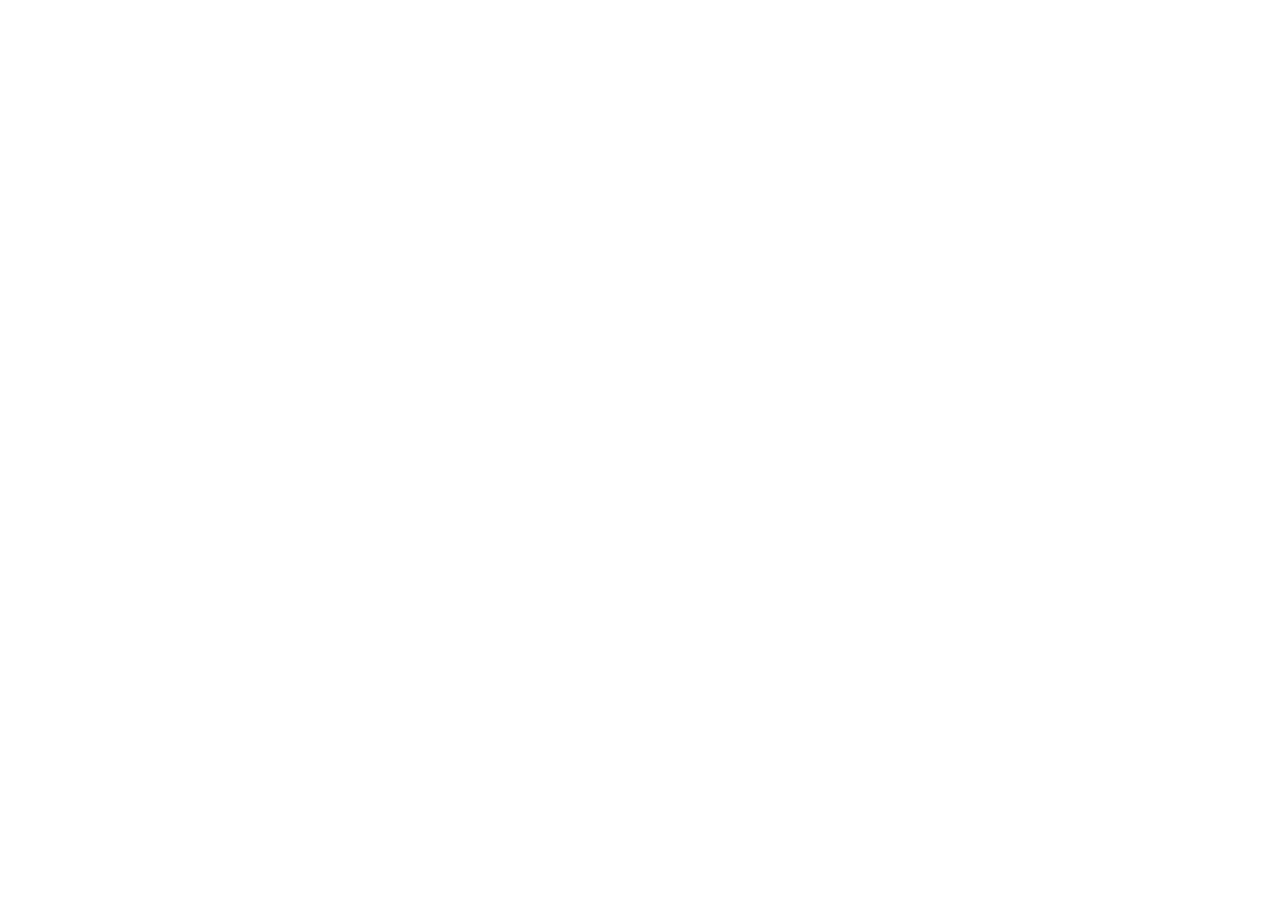
==== index.html @ f1ec5363 "Add files via upload" ====
<!DOCTYPE html>
<html lang="ar" dir="rtl"><head><meta charset="utf-8"><meta name="viewport" content="width=device-width,initial-scale=1,viewport-fit=cover"><title>بيك جكن | قائمة الطعام</title>
<link href="https://fonts.googleapis.com/css2?family=Lalezar&family=Cairo:wght@400;600;800&display=swap" rel="stylesheet"><link rel="stylesheet" href="css/style.css"></head>
<body><script src="https://cdnjs.cloudflare.com/ajax/libs/three.js/r128/three.min.js"></script>
<script src="js/logo.js"></script><script src="js/template.js"></script><script src="js/data.js"></script><script src="js/app.js"></script></body></html>
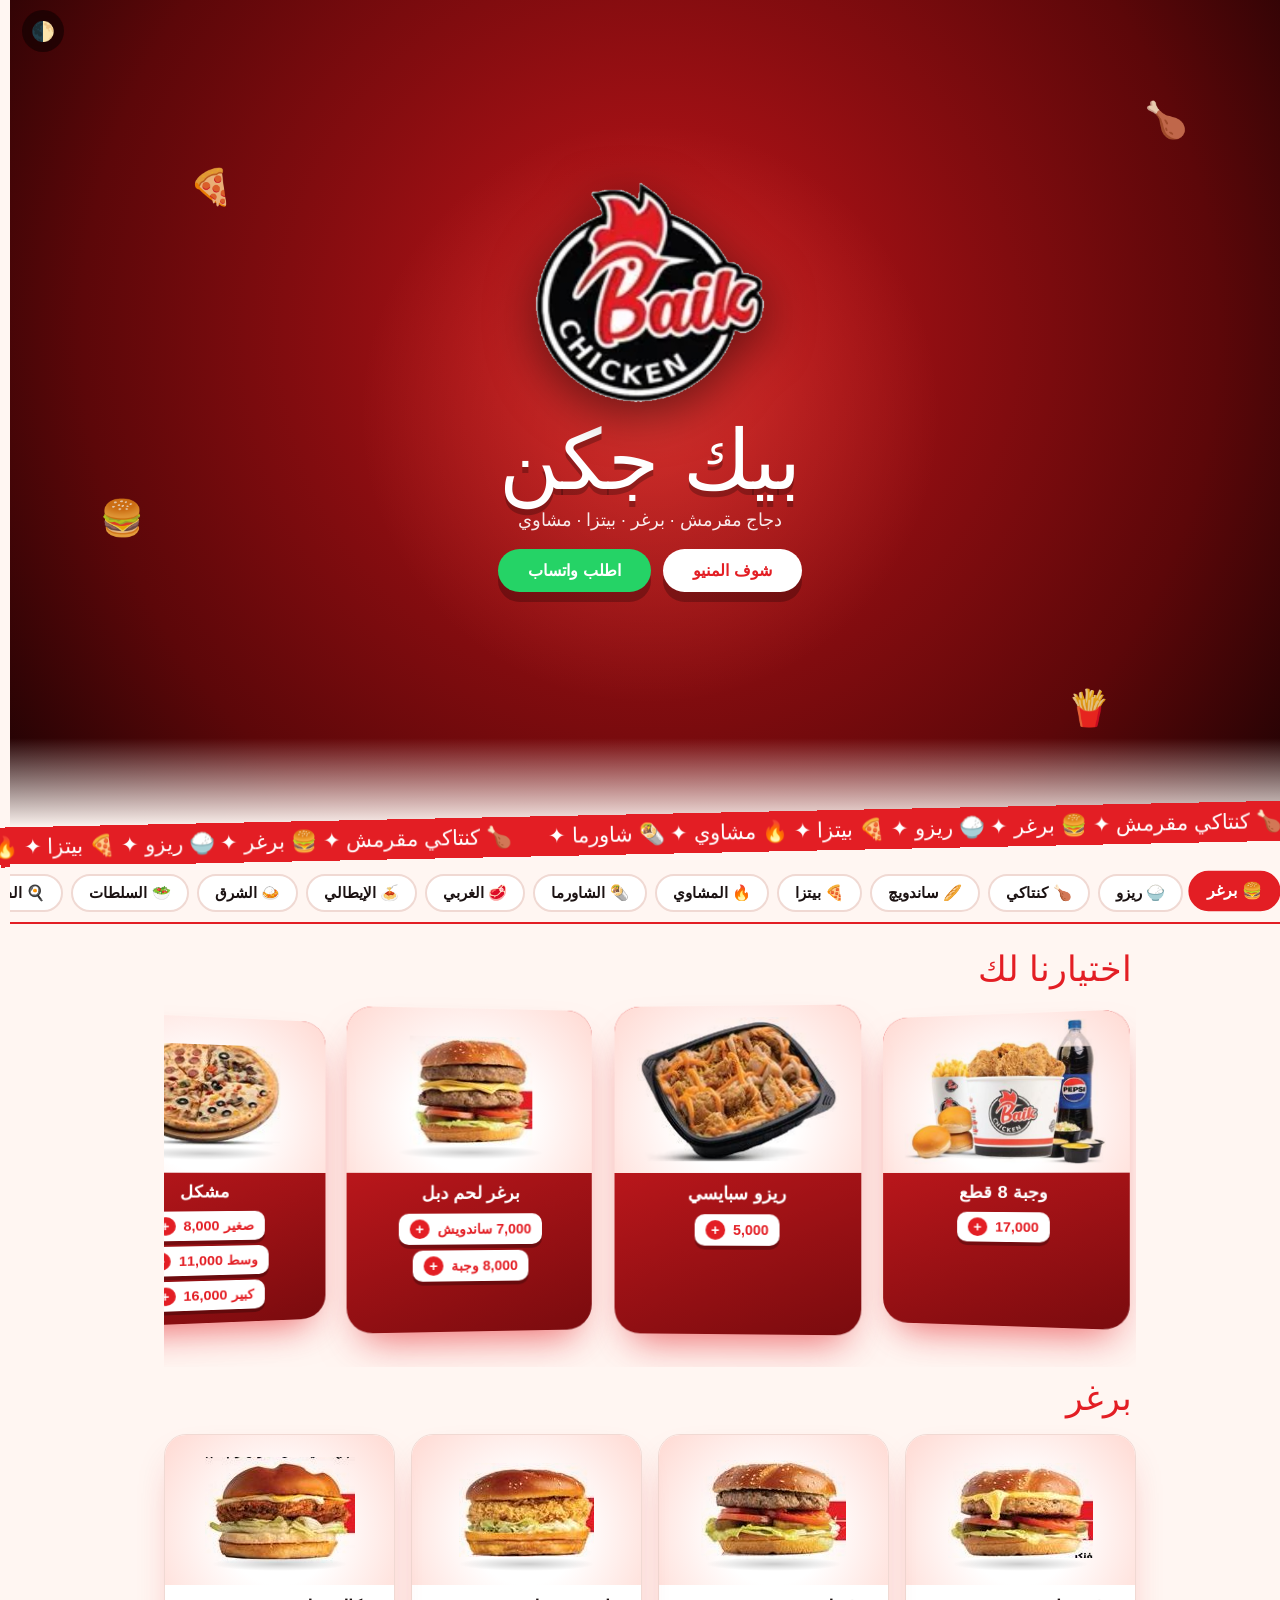
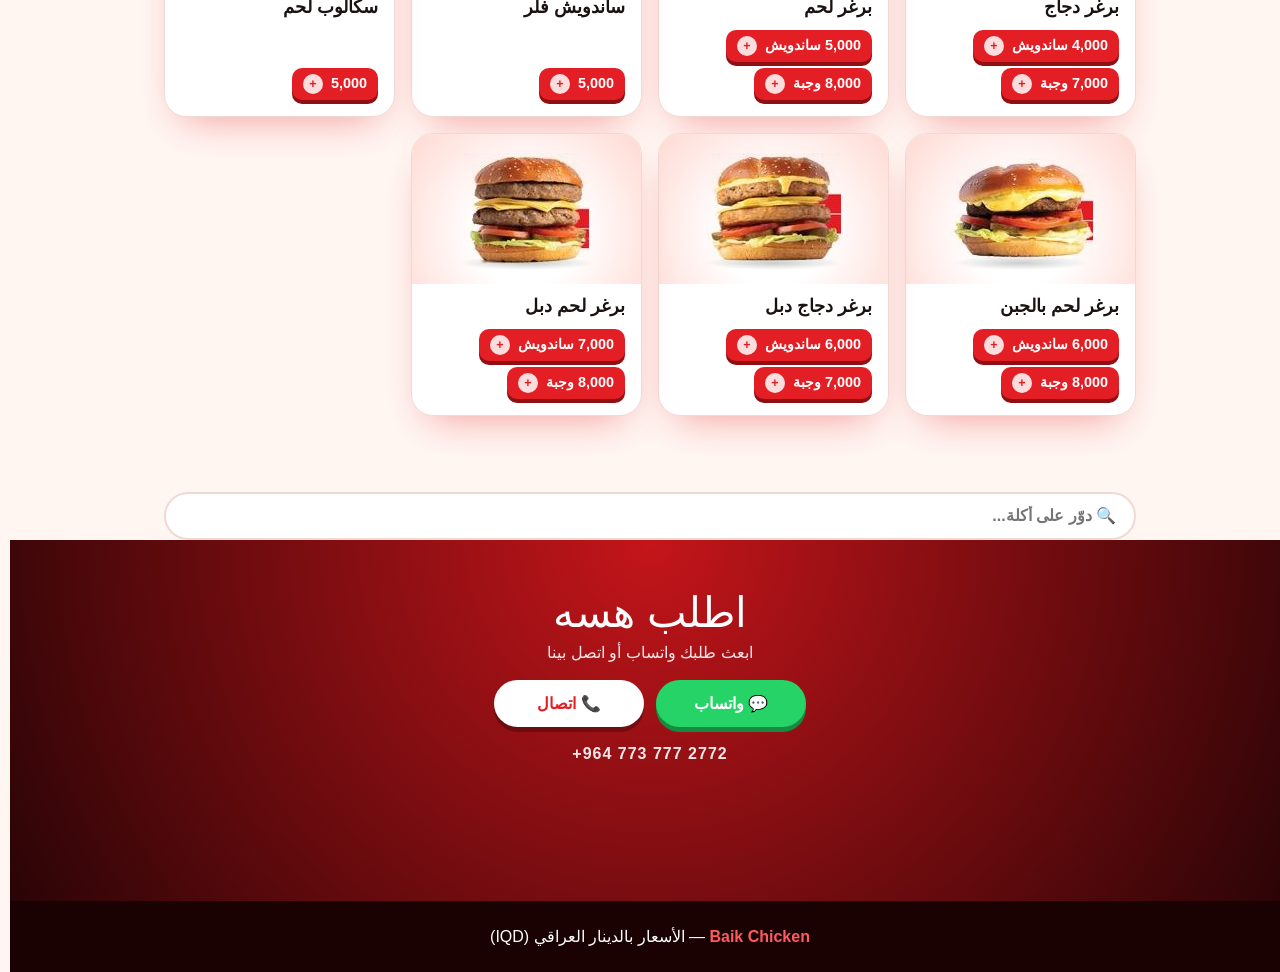
==== commit e48d70fa: "Add files via upload" ====
--- a/index.html
+++ b/index.html
@@ -1,5 +1,4 @@
 <!DOCTYPE html>
 <html lang="ar" dir="rtl"><head><meta charset="utf-8"><meta name="viewport" content="width=device-width,initial-scale=1,viewport-fit=cover"><title>بيك جكن | قائمة الطعام</title>
-<link href="https://fonts.googleapis.com/css2?family=Lalezar&family=Cairo:wght@400;600;800&display=swap" rel="stylesheet"><link rel="stylesheet" href="css/style.css"></head>
-<body><script src="https://cdnjs.cloudflare.com/ajax/libs/three.js/r128/three.min.js"></script>
-<script src="js/logo.js"></script><script src="js/template.js"></script><script src="js/data.js"></script><script src="js/app.js"></script></body></html>
+<link href="https://fonts.googleapis.com/css2?family=IBM+Plex+Sans+Arabic:wght@400;500;600;700&display=swap" rel="stylesheet"><link rel="stylesheet" href="css/style.css"></head>
+<body><script src="js/logo.js"></script><script src="js/template.js"></script><script src="js/data.js"></script><script src="js/app.js"></script></body></html>
--- a/css/style.css
+++ b/css/style.css
@@ -0,0 +1,98 @@
+:root{--bg:#fff6f2;--card:#fff;--tx:#1b1212;--mut:#7a6663;--red:#e31e24;--line:#f0d9d3;--sh:0 18px 40px -18px rgba(227,30,36,.45);box-sizing:border-box;padding-top:env(safe-area-inset-top,0px);padding-bottom:env(safe-area-inset-bottom,0px)}
+@media (prefers-color-scheme:dark){:root:not([data-theme="light"]){--bg:#0f0a0a;--card:#1b1313;--tx:#fbefec;--mut:#b49d99;--line:#322222;--sh:0 18px 40px -18px rgba(0,0,0,.9)}}
+:root[data-theme="dark"]{--bg:#0f0a0a;--card:#1b1313;--tx:#fbefec;--mut:#b49d99;--line:#322222;--sh:0 18px 40px -18px rgba(0,0,0,.9)}
+*{box-sizing:border-box;margin:0}
+html{scroll-behavior:smooth;scroll-padding-top:calc(env(safe-area-inset-top,0px) + 70px)}
+body{background:var(--bg);color:var(--tx);font-family:Cairo,Tahoma,sans-serif;overflow-x:hidden}
+.hero{position:relative;min-height:92vh;background:radial-gradient(circle at 50% 40%,#c4151a,#5c0709 70%,#1a0203);color:#fff;display:grid;place-items:center;text-align:center;overflow:hidden;padding:24px}
+#gl{position:absolute;inset:0;width:100%;height:100%}
+.hero .in{position:relative;z-index:2;pointer-events:none;margin-top:-6vh}
+.logo{width:min(52vw,230px);filter:drop-shadow(0 12px 24px rgba(0,0,0,.5));animation:pop 1.2s cubic-bezier(.2,1.4,.4,1) both}
+@keyframes pop{from{transform:scale(.2) rotate(-25deg);opacity:0}}
+h1{font-family:Lalezar,Cairo,sans-serif;font-weight:400;font-size:clamp(2.6rem,9vw,5.2rem);line-height:1.05;margin-top:10px;text-shadow:0 6px 0 rgba(0,0,0,.25)}
+.hero p{opacity:.9;font-size:1.1rem;margin-top:6px}
+.go{pointer-events:auto;display:inline-block;margin-top:18px;background:#fff;color:var(--red);font-weight:800;padding:12px 30px;border-radius:50px;text-decoration:none;box-shadow:0 10px 0 rgba(0,0,0,.25);transition:transform .15s,box-shadow .15s}
+.go:active{transform:translateY(6px);box-shadow:0 4px 0 rgba(0,0,0,.25)}
+.fl{position:absolute;font-size:2.2rem;z-index:1;animation:fl 7s ease-in-out infinite;opacity:.85}
+@keyframes fl{50%{transform:translateY(-26px) rotate(18deg)}}
+nav{position:sticky;top:env(safe-area-inset-top,0px);z-index:20;background:var(--bg);border-bottom:2px solid var(--red);display:flex;gap:8px;overflow-x:auto;padding:10px 12px;scrollbar-width:none}
+nav::-webkit-scrollbar{display:none}
+nav button{flex:none;font:700 .95rem Cairo,sans-serif;border:2px solid var(--line);background:var(--card);color:var(--tx);padding:8px 16px;border-radius:40px;cursor:pointer;transition:.25s}
+nav button.on{background:var(--red);border-color:var(--red);color:#fff;transform:translateY(-2px) scale(1.06)}
+main{max-width:1000px;margin:0 auto;padding:24px 14px 60px}
+.sec{display:none}.sec.on{display:block}
+.sec h2{font-family:Lalezar,Cairo,sans-serif;font-weight:400;font-size:2.2rem;color:var(--red);margin:6px 4px 4px}
+.note{color:var(--mut);margin:0 4px 16px;font-size:.92rem}
+.grid{display:grid;grid-template-columns:repeat(auto-fill,minmax(230px,1fr));gap:16px;perspective:900px}
+.c{background:var(--card);border:1px solid var(--line);border-radius:18px;padding:16px;display:flex;flex-direction:column;gap:12px;box-shadow:var(--sh);transform-style:preserve-3d;transition:transform .2s ease-out;position:relative;overflow:hidden}
+.c::before{content:"";position:absolute;inset-inline-start:0;top:0;bottom:0;width:5px;background:var(--red)}
+.c .ic{font-size:2.3rem;transform:translateZ(40px);display:inline-block}
+.c b{font-size:1.05rem;transform:translateZ(24px)}
+.c .p{margin-top:auto;display:flex;flex-wrap:wrap;gap:6px;transform:translateZ(30px)}
+.c .p span{background:var(--red);color:#fff;font-weight:800;border-radius:8px;padding:3px 10px;font-size:.92rem}
+.c .p i{font-style:normal;font-size:.78rem;opacity:.85;margin-inline-start:4px}
+.c small{color:var(--mut);transform:translateZ(14px)}
+.rv{opacity:0;transform:translateY(30px) rotateX(-18deg)}
+.rv.in{animation:rv .6s cubic-bezier(.2,.9,.3,1) forwards}
+@keyframes rv{to{opacity:1;transform:none}}
+footer{background:#1a0203;color:#fff;text-align:center;padding:26px 14px}
+footer b{color:#ff5a5f}
+@media (prefers-reduced-motion:reduce){*{animation:none!important;transition:none!important}.rv{opacity:1;transform:none}}
+
+.im{height:150px;margin:-16px -16px 0;background:radial-gradient(circle at 50% 65%,#fff 35%,#ffd9d2);display:grid;place-items:center;overflow:hidden;position:relative}
+.im::after{content:"";position:absolute;bottom:14px;width:60%;height:14px;background:radial-gradient(#0003,transparent 70%);transition:.4s}
+.im img{max-height:136px;max-width:90%;object-fit:contain;mix-blend-mode:multiply;position:relative;z-index:1;transition:transform .45s cubic-bezier(.2,1.5,.4,1)}
+.c:hover .im img{transform:scale(1.18) rotate(-4deg) translateY(-6px)}
+.c:hover .im::after{width:45%;opacity:.6}
+.im.np{height:96px;background:linear-gradient(135deg,#e31e24,#6d090c);}
+.im.np .ic{font-size:3rem;transform:none;filter:drop-shadow(0 6px 6px #0006)}
+.c{border-radius:22px}.c::before{display:none}
+.c b{font-size:1.1rem;font-weight:800}
+.hero::after{content:"";position:absolute;inset:auto 0 0 0;height:90px;background:linear-gradient(transparent,var(--bg));z-index:1}
+.hero::before{content:"";position:absolute;width:70vmin;height:70vmin;border-radius:50%;background:radial-gradient(#ff5a4a66,transparent 65%);animation:pulse 4s ease-in-out infinite}
+@keyframes pulse{50%{transform:scale(1.2)}}
+.tick{background:var(--red);color:#fff;overflow:hidden;white-space:nowrap;font-family:Lalezar,Cairo,sans-serif;font-size:1.3rem;padding:8px 0;transform:rotate(-1.2deg);margin:-14px -10px 10px;position:relative;z-index:5}
+.tick div{display:flex;width:max-content;animation:mq 24s linear infinite}
+@keyframes mq{to{transform:translateX(50%)}}
+.tick span{padding:0 18px}
+
+.sr{max-width:1000px;margin:16px auto 0;padding:0 14px}
+.sr input{width:100%;font:600 1rem Cairo,sans-serif;padding:13px 18px;border-radius:50px;border:2px solid var(--line);background:var(--card);color:var(--tx);outline:none;transition:.25s}
+.sr input:focus{border-color:var(--red);box-shadow:0 0 0 4px #e31e2426}
+.chip{font:800 .9rem Cairo,sans-serif;border:0;background:var(--red);color:#fff;border-radius:10px;padding:6px 11px;cursor:pointer;box-shadow:0 4px 0 #8f0f13;transition:transform .12s,box-shadow .12s}
+.chip i{font-style:normal;background:#fff;color:var(--red);border-radius:50%;display:inline-grid;place-items:center;width:20px;height:20px;margin-inline-start:4px}
+.chip:active{transform:translateY(3px);box-shadow:0 1px 0 #8f0f13}.chip.ok{background:#1f9d55;box-shadow:0 4px 0 #14693a}
+.chip.off{background:var(--line);color:var(--mut);box-shadow:none;cursor:default}
+.cb{position:fixed;inset-inline:16px;bottom:calc(env(safe-area-inset-bottom,0px) + 14px);max-width:420px;margin:auto;z-index:40;font:800 1.1rem Cairo,sans-serif;background:#111;color:#fff;border:2px solid var(--red);border-radius:50px;padding:14px 22px;display:flex;justify-content:space-between;box-shadow:0 14px 30px #0008;cursor:pointer}
+.cb[hidden]{display:none}.cb b{background:var(--red);border-radius:50%;min-width:28px;height:28px;display:inline-grid;place-items:center}
+.cb.bump{animation:bump .45s}@keyframes bump{40%{transform:scale(1.1) rotate(-2deg)}}
+.sh{position:fixed;inset:0;background:#000a;z-index:60;display:none;align-items:flex-end}.sh.open{display:flex}
+.sp{background:var(--card);width:100%;max-width:520px;margin:auto;border-radius:26px 26px 0 0;padding:20px 18px calc(env(safe-area-inset-bottom,0px) + 18px);max-height:88vh;overflow:auto;display:flex;flex-direction:column;gap:10px;animation:up .35s cubic-bezier(.2,1,.3,1)}
+@keyframes up{from{transform:translateY(100%)}}
+.sp h3{font-family:Lalezar,Cairo,sans-serif;font-weight:400;font-size:1.6rem;color:var(--red)}
+.ln{display:grid;grid-template-columns:1fr auto auto;gap:10px;align-items:center;padding:8px 0;border-bottom:1px dashed var(--line);font-weight:600}
+.ln em{font-style:normal;color:var(--red);font-weight:800;min-width:80px;text-align:end}
+.qt{display:flex;align-items:center;gap:8px}.qt button{width:30px;height:30px;border-radius:50%;border:0;background:var(--red);color:#fff;font-size:1.1rem;font-weight:800;cursor:pointer}
+.tot{display:flex;justify-content:space-between;font-size:1.25rem;font-weight:800;padding:6px 0}.tot b{color:var(--red)}
+.sp input{font:600 1rem Cairo,sans-serif;padding:12px 14px;border-radius:14px;border:2px solid var(--line);background:var(--bg);color:var(--tx)}
+.wa{background:#25d366;color:#fff;text-align:center;font-weight:800;padding:14px;border-radius:50px;text-decoration:none;box-shadow:0 5px 0 #168a41}
+.clr{background:none;border:0;color:var(--mut);font:600 .9rem Cairo,sans-serif;cursor:pointer}
+.th{position:fixed;top:calc(env(safe-area-inset-top,0px) + 10px);left:12px;z-index:50;width:42px;height:42px;border-radius:50%;border:0;background:#0007;color:#fff;font-size:1.2rem;cursor:pointer;backdrop-filter:blur(6px)}
+
+#s0{position:fixed;inset:0;z-index:300;background:radial-gradient(circle,#c4151a,#2a0406);display:grid;place-items:center;clip-path:circle(150% at 50% 50%);transition:clip-path .9s cubic-bezier(.7,0,.2,1)}
+#s0.out{clip-path:circle(0% at 50% 50%)}#s0 img{width:170px;animation:sp 1s ease-in-out infinite alternate}
+@keyframes sp{from{transform:scale(.85) rotate(-6deg)}to{transform:scale(1.1) rotate(6deg)}}
+#pg{position:fixed;top:0;inset-inline:0;height:4px;background:var(--red);transform:scaleX(0);transform-origin:right;z-index:90}
+.c::after{content:"";position:absolute;inset:0;background:radial-gradient(190px circle at var(--mx,50%) var(--my,0),#ffffff3d,transparent 60%);opacity:0;transition:.3s;pointer-events:none}.c:hover::after{opacity:1}
+.fh{font-family:Lalezar,Cairo,sans-serif;font-weight:400;font-size:2.2rem;color:var(--red);margin:0 4px}
+.bsw{display:flex;gap:16px;overflow-x:auto;scroll-snap-type:x mandatory;padding:14px 8px 30px;perspective:1000px;scrollbar-width:none;margin-bottom:10px}
+.bsw::-webkit-scrollbar{display:none}
+.bs{flex:0 0 min(70vw,250px);scroll-snap-align:center;background:linear-gradient(160deg,#e31e24,#7a0b0e);color:#fff;border-radius:26px;padding:14px;text-align:center;box-shadow:0 22px 40px -16px #e31e24aa;display:flex;flex-direction:column;gap:10px;transition:transform .15s}
+.bs .im{margin:-14px -14px 0;height:170px;border-radius:26px 26px 0 0}.bs .im img{max-height:154px}
+.bs b{font-size:1.15rem;font-weight:800}.bs .p{display:flex;justify-content:center;flex-wrap:wrap;gap:6px}
+.bs .chip{background:#fff;color:var(--red);box-shadow:0 4px 0 #0004}.bs .chip i{background:var(--red);color:#fff}
+.ty{display:flex;gap:10px}.ty label{flex:1;text-align:center;border:2px solid var(--line);border-radius:14px;padding:10px;font-weight:700;cursor:pointer}.ty label:has(input:checked){border-color:var(--red);background:#e31e2418}.ty input{display:none}
+.ctc{background:radial-gradient(circle at 50% 0,#c4151a,#2a0406);color:#fff;text-align:center;padding:48px 16px 120px}
+.ctc h2{font-family:Lalezar,Cairo,sans-serif;font-weight:400;font-size:2.6rem}.ctc p{opacity:.9;margin:6px 0 18px}
+.cbt{display:flex;gap:12px;justify-content:center;flex-wrap:wrap}.cbt a{min-width:150px;padding:14px 26px;border-radius:50px;font-weight:800;text-decoration:none;color:#fff}
+.cl2{background:#fff;color:var(--red)!important;box-shadow:0 5px 0 #0004}.ctc .num{font-weight:800;letter-spacing:1px;margin-top:18px}
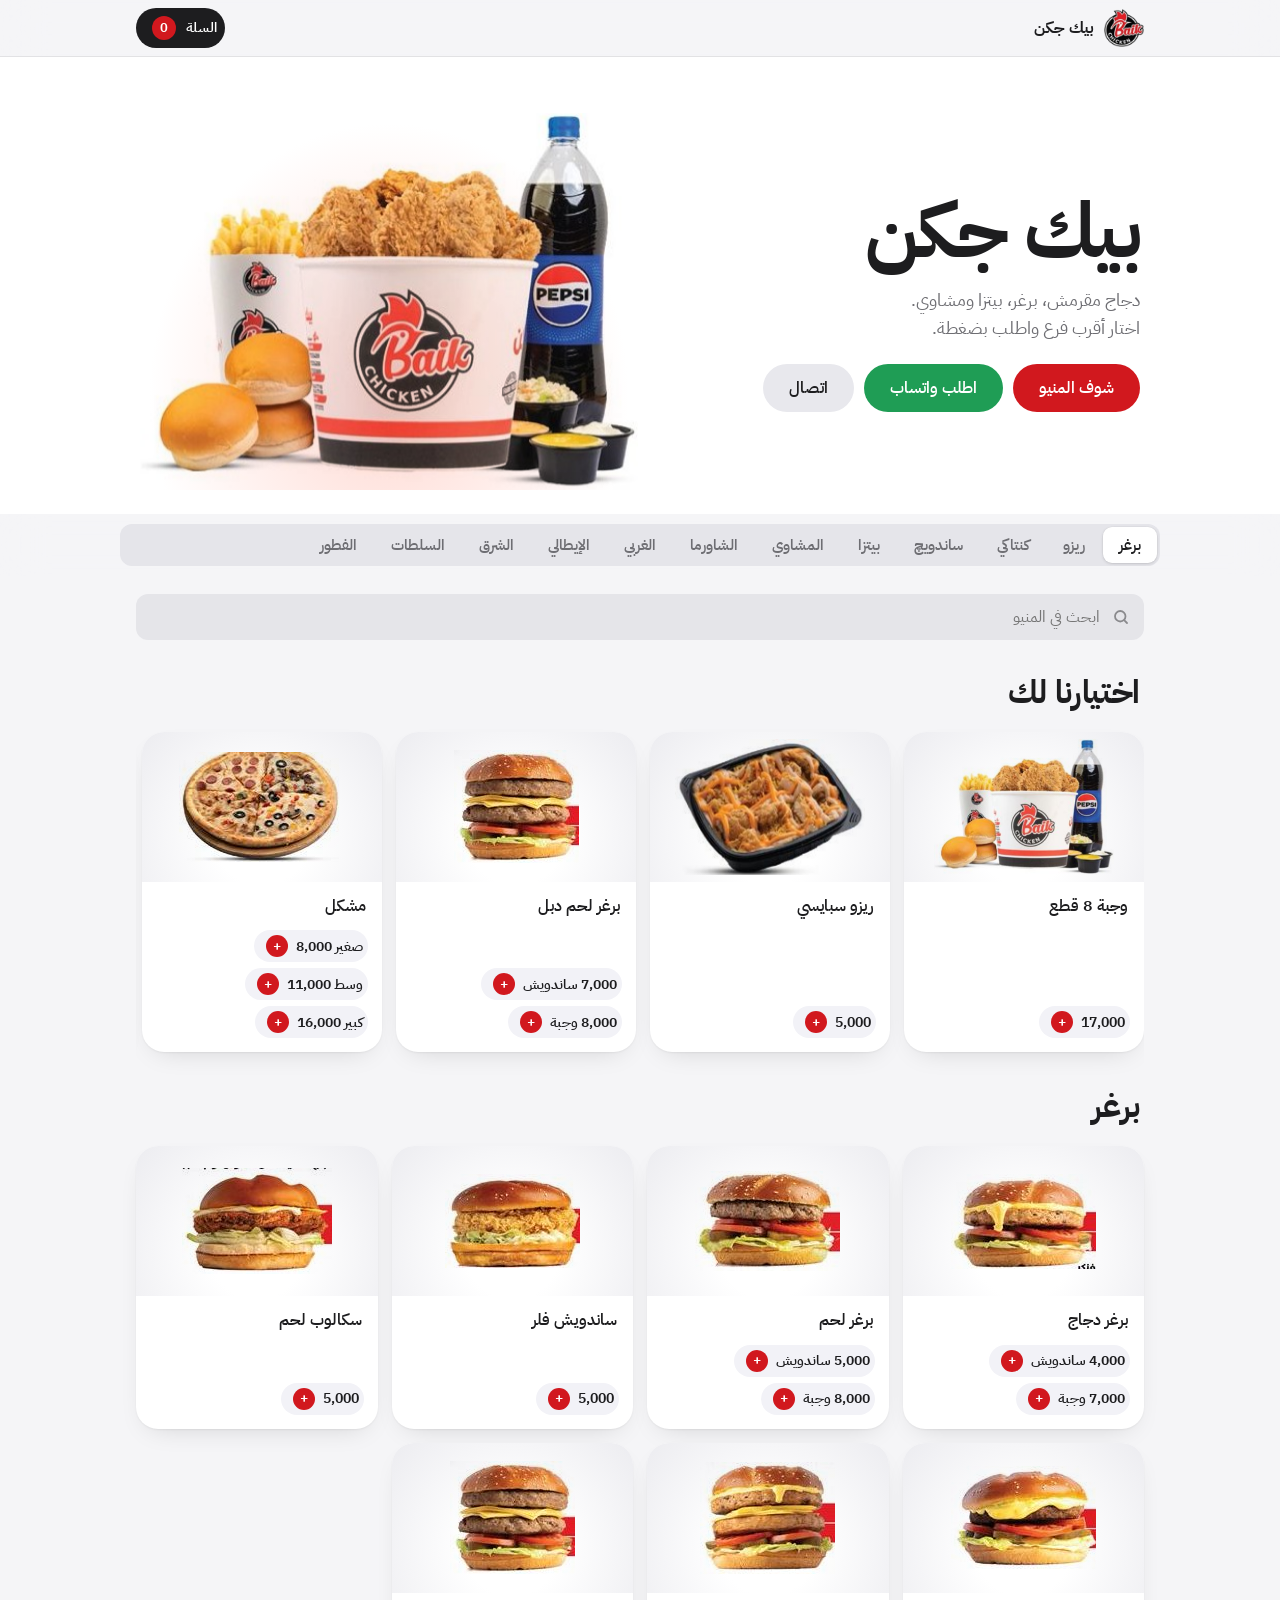
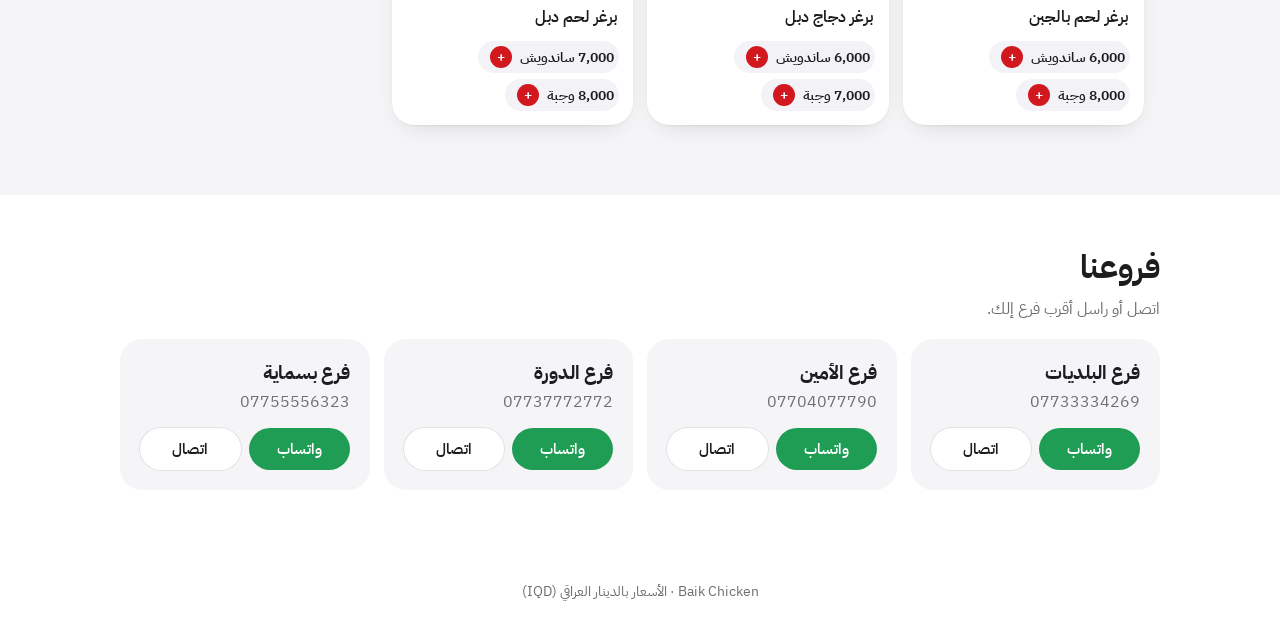
==== commit be5f725f: "ups" ====
--- a/index.html
+++ b/index.html
@@ -1,4 +1 @@
-<!DOCTYPE html>
-<html lang="ar" dir="rtl"><head><meta charset="utf-8"><meta name="viewport" content="width=device-width,initial-scale=1,viewport-fit=cover"><title>بيك جكن | قائمة الطعام</title>
-<link href="https://fonts.googleapis.com/css2?family=IBM+Plex+Sans+Arabic:wght@400;500;600;700&display=swap" rel="stylesheet"><link rel="stylesheet" href="css/style.css"></head>
-<body><script src="js/logo.js"></script><script src="js/template.js"></script><script src="js/data.js"></script><script src="js/app.js"></script></body></html>
+<!DOCTYPE html><html lang="ar" dir="rtl"><head><meta charset="utf-8"><meta name="viewport" content="width=device-width,initial-scale=1,viewport-fit=cover"><title>بيك جكن | قائمة الطعام</title><link href="https://fonts.googleapis.com/css2?family=IBM+Plex+Sans+Arabic:wght@400;500;600;700&display=swap" rel="stylesheet"><link rel="stylesheet" href="css/style.min.css"></head><body><script>document.addEventListener("contextmenu",e=>e.preventDefault());document.addEventListener("keydown",e=>{if(e.key==="F12"||(e.ctrlKey&&e.shiftKey&&["I","J","C"].includes(e.key))||(e.ctrlKey&&e.key==="u"))e.preventDefault()});</script><script src="js/core.js"></script></body></html>
--- a/css/style.min.css
+++ b/css/style.min.css
@@ -0,0 +1 @@
+:root{--bg:#f5f5f7;--tx:#1d1d1f;--mut:#6e6e73;--red:#d1181e;--hl:rgba(0,0,0,.08);--e:cubic-bezier(.32,.72,0,1);color-scheme:light}*{box-sizing:border-box;margin:0;-webkit-tap-highlight-color:transparent}html{scroll-behavior:smooth;scroll-padding-top:130px}body{background:var(--bg);color:var(--tx);font:400 16px/1.5 "IBM Plex Sans Arabic",Tahoma,sans-serif;-webkit-font-smoothing:antialiased;overflow-x:hidden}button,input{font:inherit;color:inherit}.glass{background:rgba(245,245,247,.74);backdrop-filter:saturate(180%) blur(22px);-webkit-backdrop-filter:saturate(180%) blur(22px)}.top{position:sticky;top:0;z-index:50;padding-top:env(safe-area-inset-top,0px);border-bottom:1px solid var(--hl)}.tb{max-width:1040px;margin:auto;height:56px;display:flex;align-items:center;gap:10px;padding:0 16px}.tb img{height:38px}.tb b{font-weight:700}.tb .cbtn{margin-inline-start:auto}.cbtn{background:var(--tx);color:#fff;border:0;border-radius:980px;padding:8px 8px 8px 16px;font-weight:600;font-size:.9rem;cursor:pointer;display:flex;gap:10px;align-items:center;transition:transform .5s var(--e)}.cbtn:active{transform:scale(.95)}.cbtn span{background:var(--red);border-radius:980px;min-width:24px;height:24px;display:grid;place-items:center;font-size:.8rem}.cbtn.bump{animation:bump .6s var(--e)}@keyframes bump{40%{transform:scale(1.08)}}.hero{background:#fff;overflow:hidden}.hw{max-width:1040px;margin:auto;padding:40px 20px 0;display:grid;gap:4px;align-items:center;text-align:center}@media(min-width:800px){.hw{grid-template-columns:1fr 1fr;text-align:start;padding:56px 20px 24px}}.ht>*,.hi{animation:fi 1.3s var(--e) both;animation-delay:calc(var(--d,0)*.12s + .8s)}@keyframes fi{from{opacity:0;transform:translateY(22px) scale(.97);filter:blur(8px)}}h1{font-size:clamp(2.8rem,9vw,4.8rem);font-weight:700;letter-spacing:-.02em;line-height:1.1}.hw p{color:var(--mut);font-size:1.15rem;margin:12px 0 22px}.hb{display:flex;gap:10px;justify-content:center}@media(min-width:800px){.hb{justify-content:flex-start}}.btn{display:inline-block;padding:12px 26px;border-radius:980px;font-weight:600;text-decoration:none;background:#e8e8ed;color:var(--tx);transition:transform .5s var(--e),background .3s}button.btn{border:0;cursor:pointer;font-size:1rem}.btn.wa{background:#1f9d55;color:#fff}.hb{flex-wrap:wrap}.btn.pr{background:var(--red);color:#fff}.btn:active{transform:scale(.95)}.hi{background:radial-gradient(ellipse at 50% 75%,#ffd9d2,#fff 68%)}.hp{width:100%;max-width:540px;margin:auto;display:block;mix-blend-mode:multiply;will-change:transform}.nv{position:sticky;top:calc(env(safe-area-inset-top,0px) + 56px);z-index:40;padding:10px 12px}.seg{position:relative;display:flex;gap:2px;overflow-x:auto;background:rgba(118,118,128,.12);border-radius:12px;padding:3px;max-width:1040px;margin:auto;scrollbar-width:none}.seg::-webkit-scrollbar{display:none}.seg button{position:relative;z-index:1;flex:none;border:0;background:none;padding:7px 16px;border-radius:9px;font-weight:600;font-size:.92rem;color:var(--mut);cursor:pointer;transition:color .3s}.seg button.on{color:var(--tx)}#ind{position:absolute;top:3px;bottom:3px;left:0;background:#fff;border-radius:9px;box-shadow:0 1px 3px rgba(0,0,0,.14),0 0 0 .5px rgba(0,0,0,.04);transition:transform .55s var(--e),width .55s var(--e),opacity .3s}.sr{max-width:1040px;margin:18px auto 0;padding:0 16px;position:relative}.sr input{width:100%;border:0;background:rgba(118,118,128,.12);border-radius:12px;padding:11px 42px 11px 14px;outline:none;transition:box-shadow .3s,background .3s}.sr input:focus{background:#fff;box-shadow:0 0 0 4px rgba(209,24,30,.18)}.sr svg{position:absolute;inset-inline-start:30px;top:50%;margin-top:-9px;width:18px;opacity:.45}.sr input{padding-inline-start:44px}main{max-width:1040px;margin:0 auto;padding:22px 16px 50px}.sec{display:none}.sec.on{display:block}.sec h2,.fh{font-size:2rem;font-weight:700;letter-spacing:-.01em;margin:6px 4px 2px}.note{color:var(--mut);margin:0 4px 16px;font-size:.95rem}.grid{display:grid;grid-template-columns:repeat(auto-fill,minmax(220px,1fr));gap:14px;margin-top:14px}.c,.bs{background:#fff;border-radius:22px;overflow:hidden;box-shadow:0 1px 2px rgba(0,0,0,.05),0 10px 28px -14px rgba(0,0,0,.18);display:flex;flex-direction:column;gap:12px;padding:0 0 14px}.c{transition:opacity .8s var(--e),transform .8s var(--e),box-shadow .5s var(--e)}.c.rv{opacity:0;transform:translateY(20px) scale(.97)}.c.rv.in{opacity:1;transform:none}.c.in:hover{transform:translateY(-4px);box-shadow:0 2px 4px rgba(0,0,0,.05),0 22px 40px -16px rgba(0,0,0,.28)}.im{height:150px;background:radial-gradient(circle at 50% 70%,#fff 30%,#ececf0);display:grid;place-items:center;overflow:hidden}.im img{max-height:136px;max-width:90%;object-fit:contain;mix-blend-mode:multiply;transition:transform .8s var(--e)}.c:hover .im img,.bs:hover .im img{transform:scale(1.07)}.mono{font-size:2.2rem;font-weight:700;color:rgba(0,0,0,.1);letter-spacing:-.01em}.c b,.bs b{padding:0 16px;font-weight:600;font-size:1.02rem}.p{display:flex;flex-wrap:wrap;gap:6px;padding:0 14px;margin-top:auto}.chip{display:inline-flex;align-items:center;gap:8px;border:0;background:#f2f2f7;border-radius:980px;padding:5px 5px 5px 12px;font-weight:600;font-size:.88rem;cursor:pointer;transition:background .3s,transform .5s var(--e)}.chip i{font-style:normal;width:22px;height:22px;border-radius:50%;background:var(--red);color:#fff;display:grid;place-items:center;transition:background .3s}.chip:hover{background:#e8e8ed}.chip:active{transform:scale(.93)}.chip.ok i{background:#248a3d}.chip.off{color:var(--mut);padding:5px 12px;cursor:default}.bsw{display:flex;gap:14px;overflow-x:auto;scroll-snap-type:x mandatory;padding:14px 4px 24px;scrollbar-width:none}.bsw::-webkit-scrollbar{display:none}.bs{flex:0 0 min(68vw,240px);scroll-snap-align:start}.br{background:#fff;padding:48px 16px 70px;margin-top:20px}.br h2{max-width:1040px;margin:0 auto 6px;font-size:2rem;font-weight:700}.br>p{max-width:1040px;margin:0 auto 18px;color:var(--mut)}.bg{max-width:1040px;margin:auto;display:grid;grid-template-columns:repeat(auto-fit,minmax(220px,1fr));gap:14px}.bc{background:var(--bg);border-radius:22px;padding:20px}.bc h3{font-size:1.2rem}.bc .n{color:var(--mut);margin-top:2px;direction:ltr;text-align:right}.bc .bb{display:flex;gap:8px;margin-top:14px}.bc a{flex:1;text-align:center;padding:10px;border-radius:980px;font-weight:600;text-decoration:none;font-size:.92rem;transition:transform .5s var(--e)}.bc a:active{transform:scale(.95)}.bc .w{background:#1f9d55;color:#fff}.bc .t{background:#fff;color:var(--tx);box-shadow:0 0 0 1px var(--hl)}footer{text-align:center;color:var(--mut);padding:22px 16px calc(env(safe-area-inset-bottom,0px) + 28px);font-size:.85rem;background:#fff}.sh{position:fixed;inset:0;z-index:100;background:rgba(0,0,0,.3);backdrop-filter:blur(10px);-webkit-backdrop-filter:blur(10px);display:flex;align-items:flex-end;justify-content:center;opacity:0;visibility:hidden;transition:opacity .45s var(--e),visibility .45s}.sh.open{opacity:1;visibility:visible}.sp{background:#fff;width:100%;max-width:500px;border-radius:26px 26px 0 0;padding:20px 18px calc(env(safe-area-inset-bottom,0px) + 18px);max-height:90vh;overflow:auto;display:flex;flex-direction:column;gap:12px;transform:translateY(40px) scale(.97);transition:transform .6s var(--e)}.sh.open .sp{transform:none}@media(min-width:700px){.sh{align-items:center}.sp{border-radius:26px}}.sph{display:flex;justify-content:space-between;align-items:center}.sph h3{font-size:1.5rem}#x{width:30px;height:30px;border-radius:50%;border:0;background:#ececf0;cursor:pointer;color:var(--mut)}.sp h4{font-size:.85rem;color:var(--mut);font-weight:600;margin-bottom:-4px}.ln{display:grid;grid-template-columns:1fr auto auto;gap:12px;align-items:center;padding:9px 0;border-bottom:1px solid var(--hl);font-weight:500}.ln em{font-style:normal;font-weight:600;min-width:84px;text-align:end}.qt{display:flex;align-items:center;gap:8px}.qt button{width:28px;height:28px;border-radius:50%;border:0;background:#ececf0;cursor:pointer;font-weight:700}.tot{display:flex;justify-content:space-between;font-size:1.15rem;font-weight:700}.bl{display:grid;grid-template-columns:1fr 1fr;gap:8px;border-radius:16px}.bo,.ty label{border:1.5px solid var(--hl);border-radius:14px;padding:10px 12px;cursor:pointer;display:flex;flex-direction:column;transition:border-color .3s,background .3s}.bo small{color:var(--mut);direction:ltr;text-align:right}.bo input,.ty input{display:none}.bo:has(input:checked),.ty label:has(input:checked){border-color:var(--red);background:rgba(209,24,30,.06)}.bl.need{animation:nd .9s var(--e)}@keyframes nd{30%{box-shadow:0 0 0 6px rgba(209,24,30,.25)}}.ty{display:flex;gap:8px}.ty label{flex:1;text-align:center}.sp>input{border:0;background:#f2f2f7;border-radius:12px;padding:12px 14px;outline:none}.send{background:var(--red);color:#fff;text-align:center;font-weight:600;padding:14px;border-radius:980px;text-decoration:none;transition:transform .5s var(--e),opacity .3s}.send:active{transform:scale(.97)}.send.off{background:#c7c7cc;cursor:default}.clr{background:none;border:0;color:var(--mut);cursor:pointer;font-size:.9rem}.pl{display:grid;gap:8px}.pr2{display:flex;justify-content:space-between;align-items:center;padding:15px 18px;border-radius:16px;background:#f2f2f7;text-decoration:none;color:var(--tx);font-weight:600;transition:transform .5s var(--e),background .3s}.pr2:active{transform:scale(.97);background:#e8e8ed}.pr2 small{color:var(--mut);direction:ltr;font-weight:500}#s0{position:fixed;inset:0;z-index:300;background:#fff;display:grid;place-items:center;transition:opacity .8s var(--e),visibility .8s}#s0 img{width:130px;animation:pl 1.1s var(--e) both}@keyframes pl{from{opacity:0;transform:scale(.9)}}#s0.out{opacity:0;visibility:hidden}@media (prefers-reduced-motion:reduce){*{animation:none!important;transition:none!important}.c.rv{opacity:1;transform:none}}
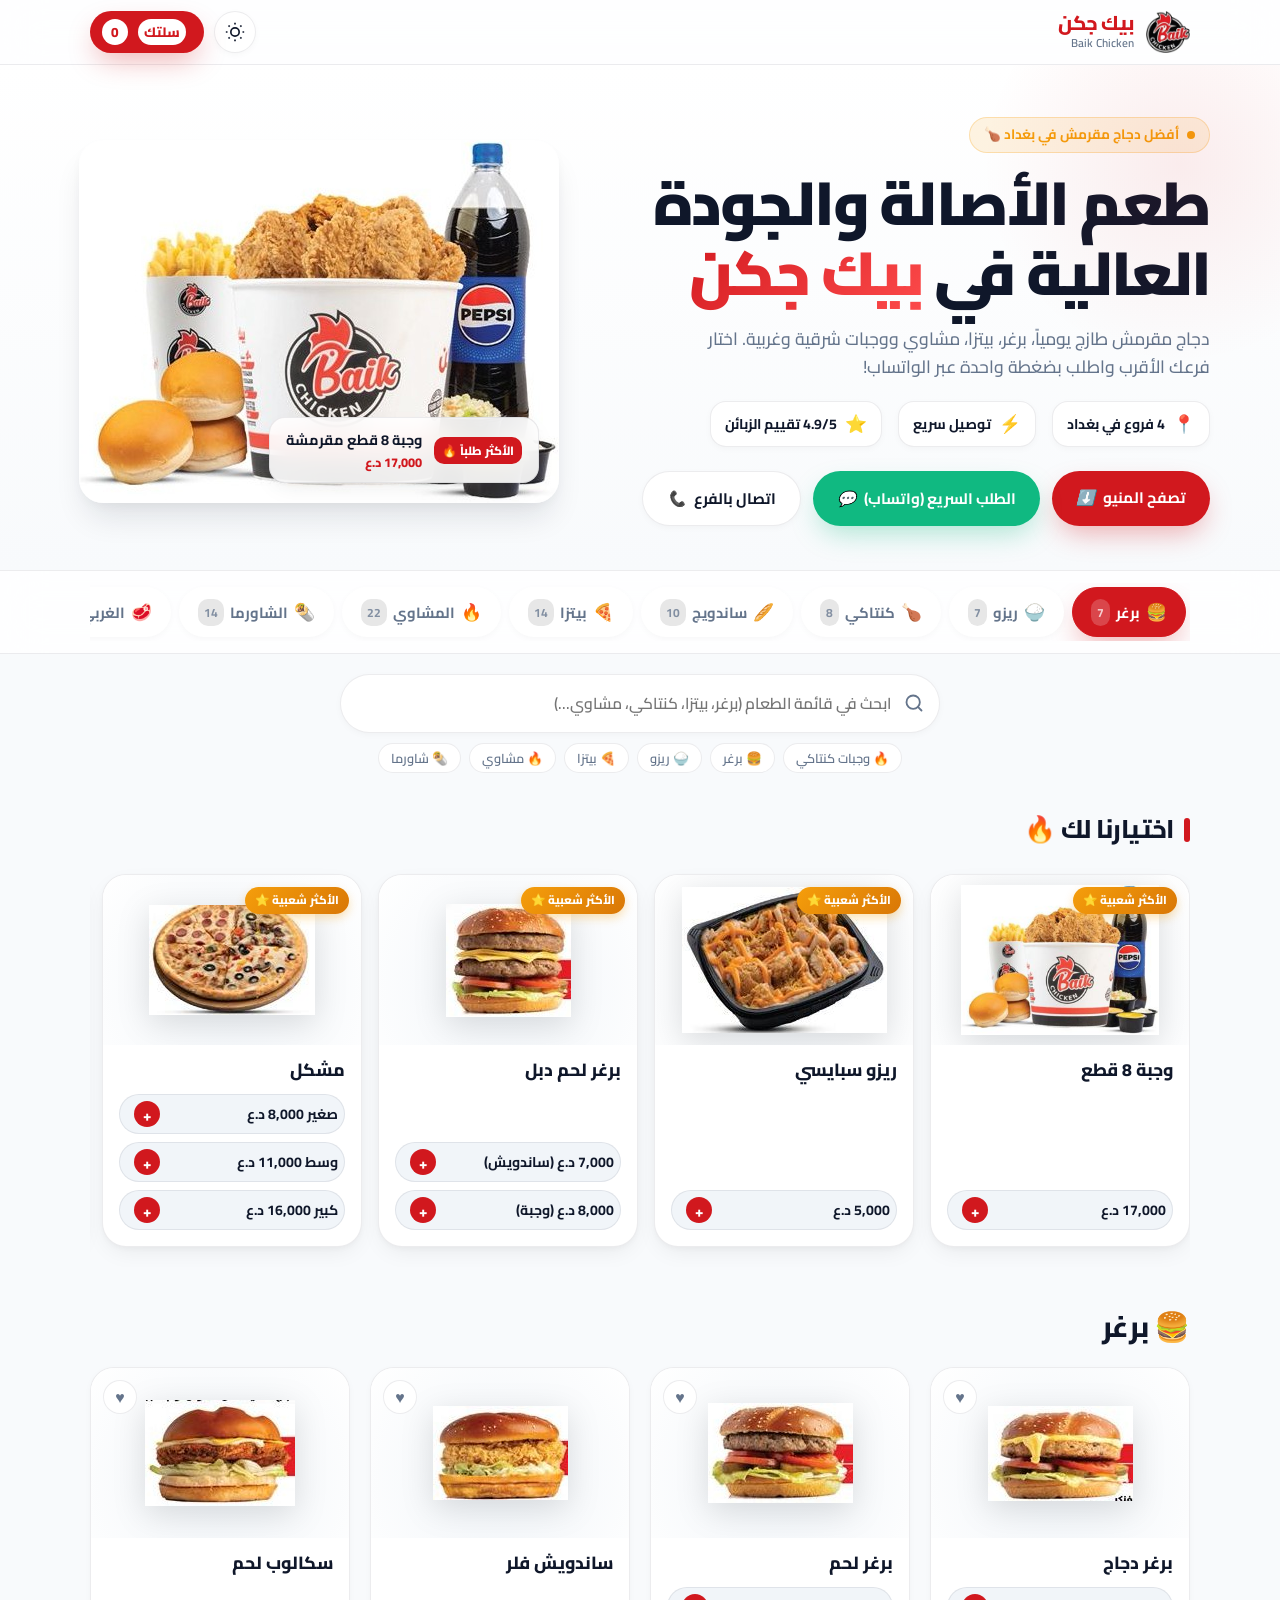
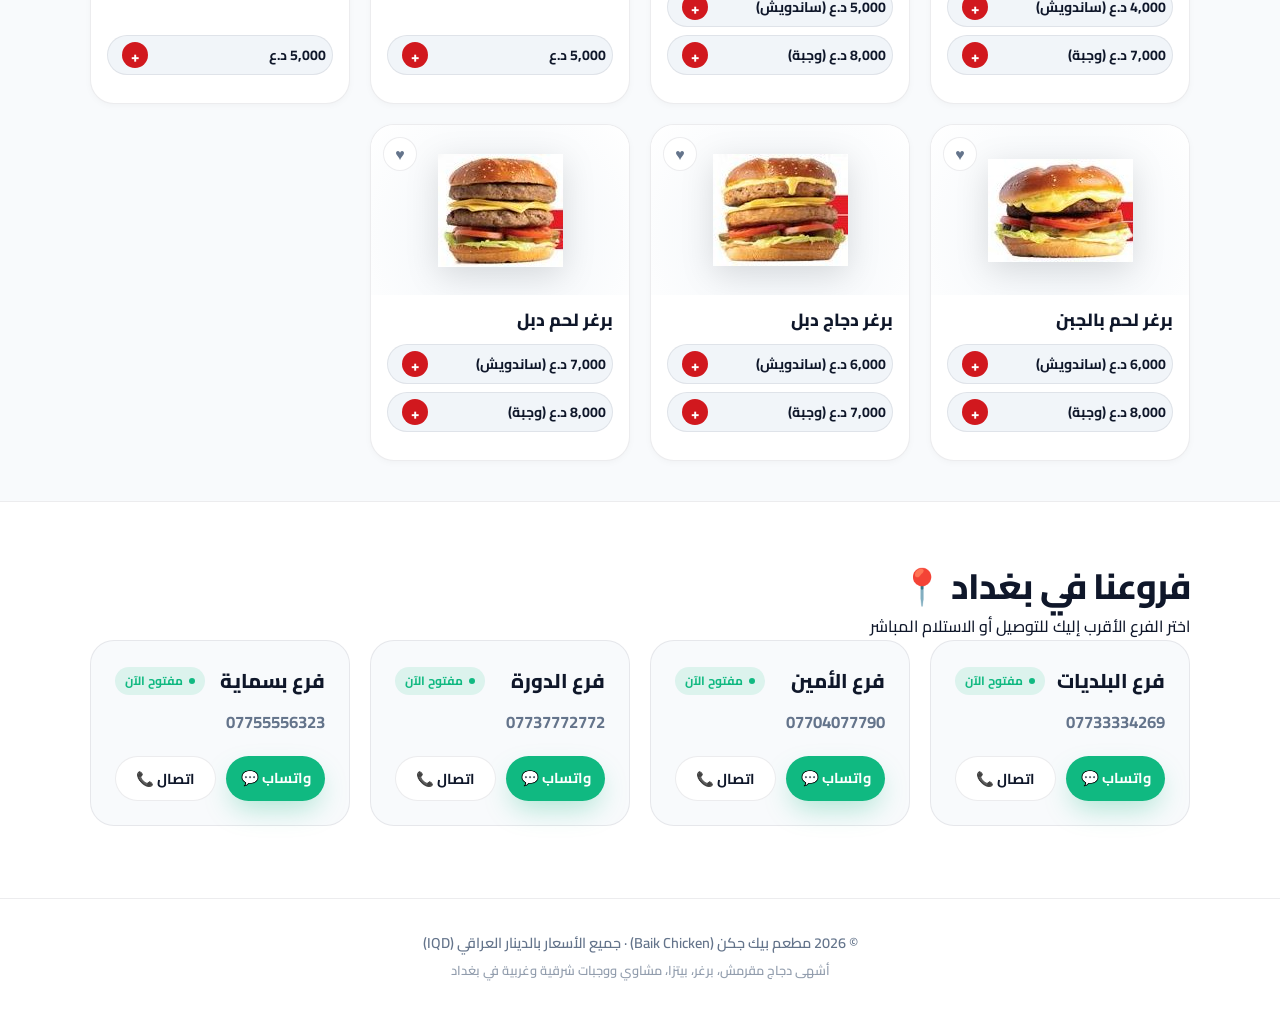
==== commit 38fc73e0: "f" ====
--- a/index.html
+++ b/index.html
@@ -1 +1,26 @@
-<!DOCTYPE html><html lang="ar" dir="rtl"><head><meta charset="utf-8"><meta name="viewport" content="width=device-width,initial-scale=1,viewport-fit=cover"><title>بيك جكن | قائمة الطعام</title><link href="https://fonts.googleapis.com/css2?family=IBM+Plex+Sans+Arabic:wght@400;500;600;700&display=swap" rel="stylesheet"><link rel="stylesheet" href="css/style.min.css"></head><body><script>document.addEventListener("contextmenu",e=>e.preventDefault());document.addEventListener("keydown",e=>{if(e.key==="F12"||(e.ctrlKey&&e.shiftKey&&["I","J","C"].includes(e.key))||(e.ctrlKey&&e.key==="u"))e.preventDefault()});</script><script src="js/core.js"></script></body></html>
+<!DOCTYPE html>
+<html lang="ar" dir="rtl" data-theme="light">
+<head>
+  <meta charset="utf-8">
+  <meta name="viewport" content="width=device-width, initial-scale=1, viewport-fit=cover">
+  <title>بيك جكن | Baik Chicken - أشهى دجاج مقرمش في بغداد</title>
+  <meta name="description" content="مطعم بيك جكن في بغداد - دجاج مقرمش، برغر، بيتزا، مشاوي ووجبات شرقية وغربية. اطلب عبر الواتساب من أقرب فرع إليك (البلديات، الأمين، الدورة، بسماية).">
+  <meta name="theme-color" content="#d1181e">
+
+  <!-- Fonts -->
+  <link rel="preconnect" href="https://fonts.googleapis.com">
+  <link rel="preconnect" href="https://fonts.gstatic.com" crossorigin>
+  <link href="https://fonts.googleapis.com/css2?family=Cairo:wght@400;500;600;700;800;900&family=IBM+Plex+Sans+Arabic:wght@400;500;600;700&display=swap" rel="stylesheet">
+
+  <!-- Stylesheet -->
+  <link rel="stylesheet" href="css/style.css">
+</head>
+<body>
+  <div id="toast-container" class="toast-container"></div>
+
+  <script src="js/logo.js"></script>
+  <script src="js/template.js"></script>
+  <script src="js/data.js"></script>
+  <script src="js/app.js"></script>
+</body>
+</html>
--- a/css/style.css
+++ b/css/style.css
@@ -0,0 +1,1703 @@
+/* ==========================================================================
+   Baik Chicken - Modern Premium UI Design System
+   ========================================================================== */
+
+:root {
+  /* Color Palette - Light Theme */
+  --bg-primary: #f8fafc;
+  --bg-secondary: #ffffff;
+  --bg-tertiary: #f1f5f9;
+  --bg-glass: rgba(255, 255, 255, 0.82);
+  --bg-glass-card: rgba(255, 255, 255, 0.9);
+
+  --text-main: #0f172a;
+  --text-muted: #64748b;
+  --text-light: #94a3b8;
+
+  --brand-red: #d1181e;
+  --brand-red-hover: #b91217;
+  --brand-red-light: rgba(209, 24, 30, 0.08);
+  --brand-red-glow: rgba(209, 24, 30, 0.25);
+
+  --accent-gold: #f59e0b;
+  --accent-gold-light: rgba(245, 158, 11, 0.12);
+  --accent-green: #10b981;
+  --accent-green-hover: #059669;
+  --accent-green-light: rgba(16, 185, 129, 0.12);
+
+  --border-subtle: rgba(15, 23, 42, 0.08);
+  --border-strong: rgba(15, 23, 42, 0.15);
+
+  --shadow-sm: 0 2px 8px -2px rgba(0, 0, 0, 0.05);
+  --shadow-md: 0 8px 24px -6px rgba(0, 0, 0, 0.08), 0 2px 6px -1px rgba(0, 0, 0, 0.04);
+  --shadow-lg: 0 20px 32px -8px rgba(15, 23, 42, 0.12), 0 4px 12px -2px rgba(0, 0, 0, 0.04);
+  --shadow-red: 0 12px 28px -6px rgba(209, 24, 30, 0.35);
+  --shadow-green: 0 12px 28px -6px rgba(16, 185, 129, 0.35);
+
+  --radius-sm: 10px;
+  --radius-md: 16px;
+  --radius-lg: 24px;
+  --radius-full: 9999px;
+
+  --font-family: 'Cairo', 'IBM Plex Sans Arabic', -apple-system, BlinkMacSystemFont, sans-serif;
+  --ease-bounce: cubic-bezier(0.34, 1.56, 0.64, 1);
+  --ease-smooth: cubic-bezier(0.16, 1, 0.3, 1);
+
+  color-scheme: light;
+}
+
+/* Dark Theme Overrides */
+[data-theme="dark"] {
+  --bg-primary: #0b0f17;
+  --bg-secondary: #161e2e;
+  --bg-tertiary: #1f293d;
+  --bg-glass: rgba(22, 30, 46, 0.85);
+  --bg-glass-card: rgba(26, 36, 56, 0.95);
+
+  --text-main: #f8fafc;
+  --text-muted: #94a3b8;
+  --text-light: #64748b;
+
+  --border-subtle: rgba(255, 255, 255, 0.08);
+  --border-strong: rgba(255, 255, 255, 0.18);
+
+  --shadow-sm: 0 2px 8px -2px rgba(0, 0, 0, 0.4);
+  --shadow-md: 0 8px 24px -6px rgba(0, 0, 0, 0.5);
+  --shadow-lg: 0 20px 32px -8px rgba(0, 0, 0, 0.6);
+
+  color-scheme: dark;
+}
+
+/* Reset & Base Styles */
+*, *::before, *::after {
+  box-sizing: border-box;
+  margin: 0;
+  padding: 0;
+  -webkit-tap-highlight-color: transparent;
+}
+
+html {
+  scroll-behavior: smooth;
+  scroll-padding-top: 130px;
+  font-size: 16px;
+}
+
+body {
+  background-color: var(--bg-primary);
+  color: var(--text-main);
+  font-family: var(--font-family);
+  font-weight: 500;
+  line-height: 1.6;
+  -webkit-font-smoothing: antialiased;
+  -moz-osx-font-smoothing: grayscale;
+  overflow-x: hidden;
+  min-height: 100vh;
+  transition: background-color 0.3s ease, color 0.3s ease;
+}
+
+/* Utility Classes */
+.glass {
+  background: var(--bg-glass);
+  backdrop-filter: saturate(180%) blur(20px);
+  -webkit-backdrop-filter: saturate(180%) blur(20px);
+}
+
+.container {
+  max-width: 1140px;
+  margin: 0 auto;
+  padding: 0 20px;
+}
+
+button, input, select, textarea {
+  font-family: inherit;
+  font-size: inherit;
+  color: inherit;
+}
+
+/* Preloader Screen */
+#s0 {
+  position: fixed;
+  inset: 0;
+  z-index: 1000;
+  background: var(--bg-primary);
+  display: flex;
+  flex-direction: column;
+  align-items: center;
+  justify-content: center;
+  gap: 16px;
+  transition: opacity 0.6s var(--ease-smooth), visibility 0.6s;
+}
+
+#s0 .preloader-content {
+  display: flex;
+  flex-direction: column;
+  align-items: center;
+  animation: pulseScale 1.8s ease-in-out infinite;
+}
+
+#s0 img.lg {
+  width: 140px;
+  height: auto;
+  filter: drop-shadow(0 10px 20px rgba(209, 24, 30, 0.2));
+}
+
+#s0 .spinner {
+  width: 36px;
+  height: 36px;
+  border: 3px solid var(--border-subtle);
+  border-top-color: var(--brand-red);
+  border-radius: 50%;
+  animation: spin 0.8s linear infinite;
+  margin-top: 10px;
+}
+
+#s0.out {
+  opacity: 0;
+  visibility: hidden;
+  pointer-events: none;
+}
+
+@keyframes spin {
+  to { transform: rotate(360deg); }
+}
+
+@keyframes pulseScale {
+  0%, 100% { transform: scale(1); }
+  50% { transform: scale(1.05); }
+}
+
+/* Top Sticky Header */
+.top {
+  position: sticky;
+  top: 0;
+  z-index: 90;
+  padding-top: env(safe-area-inset-top, 0px);
+  border-bottom: 1px solid var(--border-subtle);
+  transition: background-color 0.3s, border-color 0.3s;
+}
+
+.tb {
+  display: flex;
+  align-items: center;
+  justify-content: space-between;
+  height: 64px;
+  gap: 12px;
+}
+
+.tb-brand {
+  display: flex;
+  align-items: center;
+  gap: 12px;
+  text-decoration: none;
+  color: var(--text-main);
+}
+
+.tb-brand img.lg {
+  height: 42px;
+  width: auto;
+  object-fit: contain;
+}
+
+.tb-brand-text {
+  display: flex;
+  flex-direction: column;
+}
+
+.tb-brand-text b {
+  font-size: 1.25rem;
+  font-weight: 800;
+  line-height: 1.1;
+  color: var(--brand-red);
+  letter-spacing: -0.02em;
+}
+
+.tb-brand-text span {
+  font-size: 0.72rem;
+  color: var(--text-muted);
+  font-weight: 600;
+}
+
+.tb-actions {
+  display: flex;
+  align-items: center;
+  gap: 10px;
+  margin-inline-start: auto;
+}
+
+.icon-btn {
+  width: 42px;
+  height: 42px;
+  border-radius: var(--radius-full);
+  border: 1px solid var(--border-subtle);
+  background: var(--bg-secondary);
+  color: var(--text-main);
+  display: flex;
+  align-items: center;
+  justify-content: center;
+  cursor: pointer;
+  transition: all 0.25s var(--ease-smooth);
+  box-shadow: var(--shadow-sm);
+}
+
+.icon-btn:hover {
+  background: var(--bg-tertiary);
+  transform: translateY(-1px);
+}
+
+.cbtn {
+  background: var(--brand-red);
+  color: #ffffff;
+  border: 0;
+  border-radius: var(--radius-full);
+  padding: 8px 18px 8px 12px;
+  font-weight: 700;
+  font-size: 0.95rem;
+  cursor: pointer;
+  display: flex;
+  gap: 10px;
+  align-items: center;
+  box-shadow: var(--shadow-red);
+  transition: transform 0.3s var(--ease-bounce), background-color 0.2s;
+}
+
+.cbtn:hover {
+  background: var(--brand-red-hover);
+  transform: translateY(-2px);
+}
+
+.cbtn:active {
+  transform: scale(0.95);
+}
+
+.cbtn span {
+  background: #ffffff;
+  color: var(--brand-red);
+  border-radius: var(--radius-full);
+  min-width: 26px;
+  height: 26px;
+  padding: 0 6px;
+  display: grid;
+  place-items: center;
+  font-size: 0.85rem;
+  font-weight: 800;
+}
+
+.cbtn.bump {
+  animation: bump 0.5s var(--ease-bounce);
+}
+
+@keyframes bump {
+  0% { transform: scale(1); }
+  40% { transform: scale(1.15); }
+  100% { transform: scale(1); }
+}
+
+/* Hero Section */
+.hero {
+  background: linear-gradient(180deg, var(--bg-secondary) 0%, var(--bg-primary) 100%);
+  padding: 32px 0 24px;
+  position: relative;
+  overflow: hidden;
+  border-bottom: 1px solid var(--border-subtle);
+}
+
+.hero::before {
+  content: '';
+  position: absolute;
+  top: -100px;
+  right: -100px;
+  width: 400px;
+  height: 400px;
+  border-radius: 50%;
+  background: radial-gradient(circle, var(--brand-red-light) 0%, transparent 70%);
+  pointer-events: none;
+}
+
+.hw {
+  display: grid;
+  gap: 32px;
+  align-items: center;
+}
+
+@media (min-width: 860px) {
+  .hw {
+    grid-template-columns: 1.1fr 0.9fr;
+    padding: 20px 0;
+  }
+}
+
+.ht {
+  display: flex;
+  flex-direction: column;
+  gap: 16px;
+}
+
+.hero-badge {
+  display: inline-flex;
+  align-items: center;
+  gap: 8px;
+  background: var(--accent-gold-light);
+  color: var(--accent-gold);
+  border: 1px solid rgba(245, 158, 11, 0.25);
+  padding: 6px 14px;
+  border-radius: var(--radius-full);
+  font-size: 0.85rem;
+  font-weight: 700;
+  width: fit-content;
+}
+
+.hero-badge .pulse-dot {
+  width: 8px;
+  height: 8px;
+  background: var(--accent-gold);
+  border-radius: 50%;
+  animation: pulseDot 1.5s infinite;
+}
+
+@keyframes pulseDot {
+  0% { transform: scale(0.95); box-shadow: 0 0 0 0 rgba(245, 158, 11, 0.7); }
+  70% { transform: scale(1); box-shadow: 0 0 0 8px rgba(245, 158, 11, 0); }
+  100% { transform: scale(0.95); box-shadow: 0 0 0 0 rgba(245, 158, 11, 0); }
+}
+
+h1 {
+  font-size: clamp(2.2rem, 6vw, 3.8rem);
+  font-weight: 900;
+  letter-spacing: -0.03em;
+  line-height: 1.15;
+  color: var(--text-main);
+}
+
+h1 span.highlight {
+  color: var(--brand-red);
+  background: linear-gradient(135deg, var(--brand-red) 0%, #ff4d4d 100%);
+  -webkit-background-clip: text;
+  -webkit-text-fill-color: transparent;
+}
+
+.hw p {
+  color: var(--text-muted);
+  font-size: 1.1rem;
+  line-height: 1.6;
+  max-width: 520px;
+}
+
+/* Stats Pill Bar */
+.hero-stats {
+  display: flex;
+  flex-wrap: wrap;
+  gap: 16px;
+  margin-top: 4px;
+}
+
+.stat-item {
+  display: flex;
+  align-items: center;
+  gap: 8px;
+  background: var(--bg-secondary);
+  border: 1px solid var(--border-subtle);
+  padding: 8px 14px;
+  border-radius: var(--radius-md);
+  font-size: 0.88rem;
+  font-weight: 700;
+  box-shadow: var(--shadow-sm);
+}
+
+.stat-item i {
+  font-style: normal;
+  font-size: 1.1rem;
+}
+
+.hb {
+  display: flex;
+  gap: 12px;
+  flex-wrap: wrap;
+  margin-top: 8px;
+}
+
+.btn {
+  display: inline-flex;
+  align-items: center;
+  justify-content: center;
+  gap: 8px;
+  padding: 12px 24px;
+  border-radius: var(--radius-full);
+  font-weight: 700;
+  font-size: 0.95rem;
+  text-decoration: none;
+  border: none;
+  cursor: pointer;
+  transition: all 0.3s var(--ease-bounce);
+}
+
+.btn-primary {
+  background: var(--brand-red);
+  color: #ffffff;
+  box-shadow: var(--shadow-red);
+}
+
+.btn-primary:hover {
+  background: var(--brand-red-hover);
+  transform: translateY(-2px);
+}
+
+.btn-whatsapp {
+  background: var(--accent-green);
+  color: #ffffff;
+  box-shadow: var(--shadow-green);
+}
+
+.btn-whatsapp:hover {
+  background: var(--accent-green-hover);
+  transform: translateY(-2px);
+}
+
+.btn-glass {
+  background: var(--bg-secondary);
+  color: var(--text-main);
+  border: 1px solid var(--border-subtle);
+  box-shadow: var(--shadow-sm);
+}
+
+.btn-glass:hover {
+  background: var(--bg-tertiary);
+  transform: translateY(-2px);
+}
+
+.btn:active {
+  transform: scale(0.96);
+}
+
+/* Hero Image Container */
+.hi {
+  position: relative;
+  display: flex;
+  align-items: center;
+  justify-content: center;
+}
+
+.hi-wrapper {
+  position: relative;
+  width: 100%;
+  max-width: 480px;
+  border-radius: var(--radius-lg);
+  overflow: hidden;
+  box-shadow: var(--shadow-lg);
+  background: radial-gradient(circle at 50% 50%, rgba(209, 24, 30, 0.1) 0%, transparent 70%);
+}
+
+.hp {
+  width: 100%;
+  height: auto;
+  display: block;
+  object-fit: cover;
+  transition: transform 0.8s var(--ease-smooth);
+}
+
+.hi-wrapper:hover .hp {
+  transform: scale(1.05);
+}
+
+.hero-float-card {
+  position: absolute;
+  bottom: 20px;
+  right: 20px;
+  background: var(--bg-glass-card);
+  backdrop-filter: blur(12px);
+  border: 1px solid var(--border-subtle);
+  padding: 10px 16px;
+  border-radius: var(--radius-md);
+  box-shadow: var(--shadow-md);
+  display: flex;
+  align-items: center;
+  gap: 12px;
+  animation: floatAnim 4s ease-in-out infinite;
+}
+
+@keyframes floatAnim {
+  0%, 100% { transform: translateY(0); }
+  50% { transform: translateY(-8px); }
+}
+
+.hero-float-card .badge {
+  background: var(--brand-red);
+  color: #fff;
+  font-size: 0.75rem;
+  font-weight: 800;
+  padding: 4px 8px;
+  border-radius: var(--radius-sm);
+}
+
+.hero-float-card .info {
+  display: flex;
+  flex-direction: column;
+}
+
+.hero-float-card .info b {
+  font-size: 0.9rem;
+  font-weight: 700;
+}
+
+.hero-float-card .info span {
+  font-size: 0.8rem;
+  color: var(--brand-red);
+  font-weight: 800;
+}
+
+/* Category Navigation (Sticky) */
+.nv {
+  position: sticky;
+  top: calc(env(safe-area-inset-top, 0px) + 64px);
+  z-index: 80;
+  padding: 12px 0;
+  border-bottom: 1px solid var(--border-subtle);
+  transition: background-color 0.3s;
+}
+
+.seg-wrapper {
+  position: relative;
+  display: flex;
+  align-items: center;
+}
+
+.seg {
+  position: relative;
+  display: flex;
+  gap: 8px;
+  overflow-x: auto;
+  padding: 4px;
+  scrollbar-width: none;
+  -ms-overflow-style: none;
+  scroll-behavior: smooth;
+  width: 100%;
+}
+
+.seg::-webkit-scrollbar {
+  display: none;
+}
+
+.seg button {
+  position: relative;
+  z-index: 1;
+  flex: none;
+  border: 1px solid transparent;
+  background: var(--bg-secondary);
+  padding: 8px 18px;
+  border-radius: var(--radius-full);
+  font-weight: 700;
+  font-size: 0.92rem;
+  color: var(--text-muted);
+  cursor: pointer;
+  white-space: nowrap;
+  display: flex;
+  align-items: center;
+  gap: 6px;
+  box-shadow: var(--shadow-sm);
+  transition: all 0.25s var(--ease-smooth);
+}
+
+.seg button:hover {
+  color: var(--text-main);
+  background: var(--bg-tertiary);
+}
+
+.seg button.on {
+  color: #ffffff;
+  background: var(--brand-red);
+  border-color: var(--brand-red);
+  box-shadow: var(--shadow-red);
+}
+
+.seg button i {
+  font-style: normal;
+  font-size: 1.05rem;
+}
+
+.seg button span.cnt {
+  font-size: 0.75rem;
+  opacity: 0.8;
+  background: rgba(0, 0, 0, 0.12);
+  padding: 2px 6px;
+  border-radius: 10px;
+}
+
+.seg button.on span.cnt {
+  background: rgba(255, 255, 255, 0.25);
+  color: #ffffff;
+}
+
+/* Search Box */
+.sr-section {
+  padding: 20px 0 8px;
+}
+
+.sr {
+  position: relative;
+  max-width: 600px;
+  margin: 0 auto;
+}
+
+.sr input {
+  width: 100%;
+  border: 1px solid var(--border-subtle);
+  background: var(--bg-secondary);
+  color: var(--text-main);
+  border-radius: var(--radius-full);
+  padding: 14px 48px 14px 44px;
+  font-size: 0.98rem;
+  font-weight: 600;
+  outline: none;
+  box-shadow: var(--shadow-sm);
+  transition: all 0.3s var(--ease-smooth);
+}
+
+.sr input:focus {
+  background: var(--bg-secondary);
+  border-color: var(--brand-red);
+  box-shadow: 0 0 0 4px var(--brand-red-glow), var(--shadow-md);
+}
+
+.sr svg.search-icon {
+  position: absolute;
+  inset-inline-start: 16px;
+  top: 50%;
+  transform: translateY(-50%);
+  width: 20px;
+  height: 20px;
+  color: var(--text-muted);
+  pointer-events: none;
+}
+
+.sr-clear {
+  position: absolute;
+  inset-inline-end: 14px;
+  top: 50%;
+  transform: translateY(-50%);
+  width: 24px;
+  height: 24px;
+  border-radius: 50%;
+  border: none;
+  background: var(--bg-tertiary);
+  color: var(--text-muted);
+  display: none;
+  align-items: center;
+  justify-content: center;
+  cursor: pointer;
+  font-size: 0.8rem;
+}
+
+.sr-clear.show {
+  display: flex;
+}
+
+.sr-tags {
+  display: flex;
+  gap: 8px;
+  justify-content: center;
+  flex-wrap: wrap;
+  margin-top: 10px;
+}
+
+.sr-tag {
+  background: var(--bg-secondary);
+  border: 1px solid var(--border-subtle);
+  color: var(--text-muted);
+  font-size: 0.8rem;
+  font-weight: 600;
+  padding: 4px 12px;
+  border-radius: var(--radius-full);
+  cursor: pointer;
+  transition: all 0.2s;
+}
+
+.sr-tag:hover {
+  border-color: var(--brand-red);
+  color: var(--brand-red);
+}
+
+/* Featured Section / Carousel ("اختيارنا لك") */
+.fea-container {
+  margin: 28px 0 36px;
+}
+
+.section-title-wrap {
+  display: flex;
+  align-items: center;
+  justify-content: space-between;
+  margin-bottom: 16px;
+}
+
+.fh {
+  font-size: 1.6rem;
+  font-weight: 800;
+  letter-spacing: -0.02em;
+  color: var(--text-main);
+  display: flex;
+  align-items: center;
+  gap: 10px;
+}
+
+.fh::before {
+  content: '';
+  display: inline-block;
+  width: 6px;
+  height: 24px;
+  background: var(--brand-red);
+  border-radius: 4px;
+}
+
+.bsw {
+  display: flex;
+  gap: 16px;
+  overflow-x: auto;
+  scroll-snap-type: x mandatory;
+  padding: 8px 4px 20px;
+  scrollbar-width: none;
+}
+
+.bsw::-webkit-scrollbar {
+  display: none;
+}
+
+.bs {
+  flex: 0 0 clamp(220px, 60vw, 260px);
+  scroll-snap-align: start;
+  background: var(--bg-secondary);
+  border: 1px solid var(--border-subtle);
+  border-radius: var(--radius-lg);
+  overflow: hidden;
+  box-shadow: var(--shadow-md);
+  display: flex;
+  flex-direction: column;
+  transition: transform 0.3s var(--ease-smooth), box-shadow 0.3s;
+  position: relative;
+}
+
+.bs:hover {
+  transform: translateY(-4px);
+  box-shadow: var(--shadow-lg);
+}
+
+.bs .featured-badge {
+  position: absolute;
+  top: 12px;
+  inset-inline-start: 12px;
+  z-index: 2;
+  background: linear-gradient(135deg, #f59e0b, #d97706);
+  color: #fff;
+  font-size: 0.72rem;
+  font-weight: 800;
+  padding: 4px 10px;
+  border-radius: var(--radius-full);
+  box-shadow: 0 4px 10px rgba(245, 158, 11, 0.3);
+}
+
+/* Main Food Grid & Cards */
+main {
+  padding-bottom: 80px;
+}
+
+.sec {
+  display: none;
+}
+
+.sec.on {
+  display: block;
+}
+
+.sec-header {
+  margin-bottom: 18px;
+}
+
+.sec h2 {
+  font-size: 1.8rem;
+  font-weight: 800;
+  color: var(--text-main);
+  letter-spacing: -0.01em;
+}
+
+.note {
+  color: var(--text-muted);
+  font-size: 0.95rem;
+  margin-top: 2px;
+}
+
+.grid {
+  display: grid;
+  grid-template-columns: repeat(auto-fill, minmax(250px, 1fr));
+  gap: 20px;
+  margin-top: 16px;
+}
+
+.c {
+  background: var(--bg-secondary);
+  border: 1px solid var(--border-subtle);
+  border-radius: var(--radius-lg);
+  overflow: hidden;
+  box-shadow: var(--shadow-sm);
+  display: flex;
+  flex-direction: column;
+  transition: transform 0.3s var(--ease-bounce), box-shadow 0.3s, border-color 0.3s;
+  position: relative;
+}
+
+.c.rv {
+  opacity: 0;
+  transform: translateY(20px) scale(0.97);
+  transition: opacity 0.5s var(--ease-smooth), transform 0.5s var(--ease-smooth);
+}
+
+.c.rv.in {
+  opacity: 1;
+  transform: none;
+}
+
+.c:hover {
+  transform: translateY(-6px);
+  box-shadow: var(--shadow-lg);
+  border-color: rgba(209, 24, 30, 0.2);
+}
+
+/* Favorite Heart Toggle */
+.fav-btn {
+  position: absolute;
+  top: 12px;
+  inset-inline-end: 12px;
+  z-index: 5;
+  width: 34px;
+  height: 34px;
+  border-radius: 50%;
+  border: 1px solid var(--border-subtle);
+  background: var(--bg-glass-card);
+  backdrop-filter: blur(8px);
+  color: var(--text-muted);
+  display: flex;
+  align-items: center;
+  justify-content: center;
+  cursor: pointer;
+  transition: all 0.25s var(--ease-bounce);
+}
+
+.fav-btn:hover {
+  transform: scale(1.1);
+  color: var(--brand-red);
+}
+
+.fav-btn.active {
+  color: var(--brand-red);
+  background: rgba(209, 24, 30, 0.12);
+  border-color: var(--brand-red);
+}
+
+/* Image Container */
+.im {
+  height: 170px;
+  background: radial-gradient(circle at 50% 65%, var(--bg-tertiary) 0%, var(--bg-secondary) 100%);
+  display: flex;
+  align-items: center;
+  justify-content: center;
+  overflow: hidden;
+  position: relative;
+  padding: 12px;
+}
+
+.im img {
+  max-height: 150px;
+  max-width: 90%;
+  object-fit: contain;
+  filter: drop-shadow(0 8px 16px rgba(0, 0, 0, 0.12));
+  transition: transform 0.5s var(--ease-smooth);
+}
+
+.c:hover .im img, .bs:hover .im img {
+  transform: scale(1.08) translateY(-4px);
+}
+
+.mono {
+  font-size: 2.5rem;
+  font-weight: 800;
+  color: var(--text-light);
+  opacity: 0.5;
+}
+
+.c-body {
+  padding: 14px 16px 16px;
+  display: flex;
+  flex-direction: column;
+  flex: 1;
+  gap: 12px;
+}
+
+.c b, .bs b {
+  font-weight: 800;
+  font-size: 1.1rem;
+  color: var(--text-main);
+  line-height: 1.3;
+}
+
+/* Pricing Chips / Add Buttons */
+.p {
+  display: flex;
+  flex-direction: column;
+  gap: 8px;
+  margin-top: auto;
+}
+
+.chip-group {
+  display: flex;
+  flex-wrap: wrap;
+  gap: 8px;
+}
+
+.chip {
+  display: inline-flex;
+  align-items: center;
+  justify-content: space-between;
+  gap: 8px;
+  border: 1px solid var(--border-subtle);
+  background: var(--bg-tertiary);
+  color: var(--text-main);
+  border-radius: var(--radius-full);
+  padding: 6px 6px 6px 14px;
+  font-weight: 700;
+  font-size: 0.88rem;
+  cursor: pointer;
+  width: 100%;
+  transition: all 0.25s var(--ease-smooth);
+}
+
+.chip:hover {
+  background: var(--brand-red-light);
+  border-color: var(--brand-red);
+  color: var(--brand-red);
+}
+
+.chip:active {
+  transform: scale(0.97);
+}
+
+.chip i.add-icon {
+  font-style: normal;
+  width: 26px;
+  height: 26px;
+  border-radius: 50%;
+  background: var(--brand-red);
+  color: #ffffff;
+  display: grid;
+  place-items: center;
+  font-size: 0.95rem;
+  font-weight: 800;
+  transition: background-color 0.2s, transform 0.3s var(--ease-bounce);
+  flex-shrink: 0;
+}
+
+.chip:hover i.add-icon {
+  transform: rotate(90deg);
+}
+
+.chip.ok i.add-icon {
+  background: var(--accent-green);
+}
+
+.chip.off {
+  color: var(--text-muted);
+  padding: 8px 14px;
+  cursor: default;
+  background: var(--bg-tertiary);
+  border-color: transparent;
+  justify-content: center;
+}
+
+/* In-Card Active Quantity Control */
+.card-qty-control {
+  display: flex;
+  align-items: center;
+  justify-content: space-between;
+  background: var(--brand-red-light);
+  border: 1px solid var(--brand-red);
+  border-radius: var(--radius-full);
+  padding: 4px 6px;
+  margin-top: 4px;
+}
+
+.card-qty-control span {
+  font-size: 0.82rem;
+  font-weight: 800;
+  color: var(--brand-red);
+}
+
+.card-qty-btn {
+  width: 26px;
+  height: 26px;
+  border-radius: 50%;
+  border: none;
+  background: var(--brand-red);
+  color: #fff;
+  font-weight: 800;
+  cursor: pointer;
+  display: grid;
+  place-items: center;
+  transition: transform 0.2s;
+}
+
+.card-qty-btn:active {
+  transform: scale(0.85);
+}
+
+/* Floating Cart Bottom Dock */
+.floating-cart-dock {
+  position: fixed;
+  bottom: 20px;
+  left: 50%;
+  transform: translateX(-50%) translateY(100px);
+  z-index: 95;
+  width: calc(100% - 32px);
+  max-width: 500px;
+  background: var(--text-main);
+  color: #ffffff;
+  border-radius: var(--radius-full);
+  padding: 10px 14px 10px 20px;
+  display: flex;
+  align-items: center;
+  justify-content: space-between;
+  box-shadow: 0 16px 36px -6px rgba(0, 0, 0, 0.35);
+  opacity: 0;
+  visibility: hidden;
+  transition: all 0.4s var(--ease-bounce);
+}
+
+.floating-cart-dock.show {
+  transform: translateX(-50%) translateY(0);
+  opacity: 1;
+  visibility: visible;
+}
+
+.dock-info {
+  display: flex;
+  align-items: center;
+  gap: 12px;
+}
+
+.dock-badge {
+  position: relative;
+  width: 40px;
+  height: 40px;
+  background: var(--brand-red);
+  border-radius: 50%;
+  display: grid;
+  place-items: center;
+  font-size: 1.2rem;
+}
+
+.dock-badge span {
+  position: absolute;
+  top: -4px;
+  inset-inline-end: -4px;
+  background: #ffffff;
+  color: var(--brand-red);
+  font-size: 0.75rem;
+  font-weight: 800;
+  min-width: 20px;
+  height: 20px;
+  border-radius: 10px;
+  display: grid;
+  place-items: center;
+  padding: 0 4px;
+  box-shadow: 0 2px 6px rgba(0, 0, 0, 0.2);
+}
+
+.dock-text {
+  display: flex;
+  flex-direction: column;
+}
+
+.dock-text b {
+  font-size: 1.05rem;
+  font-weight: 800;
+}
+
+.dock-text small {
+  font-size: 0.78rem;
+  opacity: 0.8;
+}
+
+.dock-action-btn {
+  background: var(--brand-red);
+  color: #ffffff;
+  border: none;
+  border-radius: var(--radius-full);
+  padding: 10px 20px;
+  font-weight: 800;
+  font-size: 0.92rem;
+  cursor: pointer;
+  display: flex;
+  align-items: center;
+  gap: 8px;
+  box-shadow: var(--shadow-red);
+  transition: transform 0.2s, background-color 0.2s;
+}
+
+.dock-action-btn:hover {
+  background: var(--brand-red-hover);
+}
+
+.dock-action-btn:active {
+  transform: scale(0.95);
+}
+
+/* Branches Section */
+.br {
+  background: var(--bg-secondary);
+  border-top: 1px solid var(--border-subtle);
+  padding: 56px 0 72px;
+  margin-top: 40px;
+}
+
+.br h2 {
+  font-size: 2.2rem;
+  font-weight: 800;
+  letter-spacing: -0.02em;
+}
+
+.br > p {
+  color: var(--text-muted);
+  margin-bottom: 24px;
+}
+
+.bg {
+  display: grid;
+  grid-template-columns: repeat(auto-fit, minmax(240px, 1fr));
+  gap: 20px;
+}
+
+.bc {
+  background: var(--bg-primary);
+  border: 1px solid var(--border-subtle);
+  border-radius: var(--radius-lg);
+  padding: 24px;
+  display: flex;
+  flex-direction: column;
+  gap: 12px;
+  transition: transform 0.3s var(--ease-smooth), box-shadow 0.3s;
+}
+
+.bc:hover {
+  transform: translateY(-4px);
+  box-shadow: var(--shadow-md);
+}
+
+.bc-header {
+  display: flex;
+  align-items: center;
+  justify-content: space-between;
+}
+
+.bc h3 {
+  font-size: 1.25rem;
+  font-weight: 800;
+}
+
+.status-badge {
+  display: inline-flex;
+  align-items: center;
+  gap: 6px;
+  font-size: 0.75rem;
+  font-weight: 700;
+  color: var(--accent-green);
+  background: var(--accent-green-light);
+  padding: 4px 10px;
+  border-radius: var(--radius-full);
+}
+
+.status-badge::before {
+  content: '';
+  width: 6px;
+  height: 6px;
+  background: var(--accent-green);
+  border-radius: 50%;
+}
+
+.bc .n {
+  color: var(--text-muted);
+  font-weight: 700;
+  direction: ltr;
+  text-align: right;
+  font-size: 1.05rem;
+}
+
+.bc .bb {
+  display: flex;
+  gap: 10px;
+  margin-top: 8px;
+}
+
+.bc a {
+  flex: 1;
+  text-align: center;
+  padding: 10px;
+  border-radius: var(--radius-full);
+  font-weight: 700;
+  text-decoration: none;
+  font-size: 0.9rem;
+  transition: transform 0.2s, background-color 0.2s;
+}
+
+.bc a:active {
+  transform: scale(0.95);
+}
+
+.bc .w {
+  background: var(--accent-green);
+  color: #ffffff;
+  box-shadow: var(--shadow-green);
+}
+
+.bc .t {
+  background: var(--bg-secondary);
+  color: var(--text-main);
+  border: 1px solid var(--border-subtle);
+}
+
+/* Modals & Sheet Overlay */
+.sh {
+  position: fixed;
+  inset: 0;
+  z-index: 200;
+  background: rgba(15, 23, 42, 0.6);
+  backdrop-filter: blur(12px);
+  -webkit-backdrop-filter: blur(12px);
+  display: flex;
+  align-items: flex-end;
+  justify-content: center;
+  opacity: 0;
+  visibility: hidden;
+  transition: opacity 0.35s var(--ease-smooth), visibility 0.35s;
+}
+
+.sh.open {
+  opacity: 1;
+  visibility: visible;
+}
+
+.sp {
+  background: var(--bg-secondary);
+  color: var(--text-main);
+  width: 100%;
+  max-width: 520px;
+  border-radius: 30px 30px 0 0;
+  padding: 24px 20px calc(env(safe-area-inset-bottom, 0px) + 24px);
+  max-height: 88vh;
+  overflow-y: auto;
+  display: flex;
+  flex-direction: column;
+  gap: 16px;
+  transform: translateY(100%);
+  transition: transform 0.45s var(--ease-smooth);
+  box-shadow: 0 -10px 40px rgba(0, 0, 0, 0.2);
+}
+
+.sh.open .sp {
+  transform: translateY(0);
+}
+
+@media (min-width: 640px) {
+  .sh {
+    align-items: center;
+    padding: 20px;
+  }
+  .sp {
+    border-radius: 28px;
+    transform: scale(0.92) translateY(20px);
+  }
+  .sh.open .sp {
+    transform: scale(1) translateY(0);
+  }
+}
+
+.sph {
+  display: flex;
+  justify-content: space-between;
+  align-items: center;
+  padding-bottom: 12px;
+  border-bottom: 1px solid var(--border-subtle);
+}
+
+.sph h3 {
+  font-size: 1.4rem;
+  font-weight: 800;
+}
+
+#x, #px {
+  width: 34px;
+  height: 34px;
+  border-radius: 50%;
+  border: none;
+  background: var(--bg-tertiary);
+  color: var(--text-muted);
+  cursor: pointer;
+  display: grid;
+  place-items: center;
+  font-weight: 700;
+  font-size: 1rem;
+  transition: all 0.2s;
+}
+
+#x:hover, #px:hover {
+  background: var(--brand-red-light);
+  color: var(--brand-red);
+}
+
+/* Cart Items inside Modal */
+.cart-items-list {
+  display: flex;
+  flex-direction: column;
+  gap: 12px;
+  max-height: 240px;
+  overflow-y: auto;
+  padding-inline-end: 4px;
+}
+
+.ln {
+  display: grid;
+  grid-template-columns: 1fr auto auto;
+  gap: 12px;
+  align-items: center;
+  padding: 12px;
+  background: var(--bg-primary);
+  border: 1px solid var(--border-subtle);
+  border-radius: var(--radius-md);
+}
+
+.ln-title {
+  display: flex;
+  flex-direction: column;
+}
+
+.ln-title b {
+  font-size: 0.95rem;
+  font-weight: 700;
+}
+
+.ln-title small {
+  color: var(--text-muted);
+  font-size: 0.8rem;
+}
+
+.qt {
+  display: flex;
+  align-items: center;
+  gap: 8px;
+  background: var(--bg-secondary);
+  border: 1px solid var(--border-subtle);
+  padding: 3px 8px;
+  border-radius: var(--radius-full);
+}
+
+.qt button {
+  width: 26px;
+  height: 26px;
+  border-radius: 50%;
+  border: none;
+  background: var(--bg-tertiary);
+  color: var(--text-main);
+  cursor: pointer;
+  font-weight: 800;
+  font-size: 0.95rem;
+  display: grid;
+  place-items: center;
+  transition: background-color 0.2s;
+}
+
+.qt button:hover {
+  background: var(--brand-red);
+  color: #fff;
+}
+
+.qt b {
+  font-size: 0.95rem;
+  min-width: 18px;
+  text-align: center;
+}
+
+.ln em {
+  font-style: normal;
+  font-weight: 800;
+  font-size: 0.95rem;
+  color: var(--brand-red);
+  min-width: 80px;
+  text-align: end;
+}
+
+.tot {
+  display: flex;
+  justify-content: space-between;
+  align-items: center;
+  padding: 14px 18px;
+  background: var(--bg-tertiary);
+  border-radius: var(--radius-md);
+  font-size: 1.2rem;
+  font-weight: 800;
+}
+
+.tot b {
+  color: var(--brand-red);
+}
+
+.sp h4 {
+  font-size: 0.92rem;
+  color: var(--text-muted);
+  font-weight: 800;
+  margin-top: 6px;
+  text-transform: uppercase;
+  letter-spacing: 0.05em;
+}
+
+/* Branch & Option Selector */
+.bl {
+  display: grid;
+  grid-template-columns: 1fr 1fr;
+  gap: 10px;
+}
+
+.bo, .ty label {
+  border: 1.5px solid var(--border-subtle);
+  border-radius: var(--radius-md);
+  padding: 12px;
+  cursor: pointer;
+  display: flex;
+  flex-direction: column;
+  background: var(--bg-primary);
+  transition: all 0.25s var(--ease-smooth);
+}
+
+.bo b {
+  font-size: 0.95rem;
+  font-weight: 700;
+}
+
+.bo small {
+  color: var(--text-muted);
+  direction: ltr;
+  text-align: right;
+  font-size: 0.82rem;
+  margin-top: 2px;
+}
+
+.bo input, .ty input {
+  display: none;
+}
+
+.bo:has(input:checked), .ty label:has(input:checked) {
+  border-color: var(--brand-red);
+  background: var(--brand-red-light);
+  box-shadow: 0 0 0 1px var(--brand-red);
+}
+
+.bl.need {
+  animation: needShake 0.6s var(--ease-bounce);
+}
+
+@keyframes needShake {
+  0%, 100% { transform: translateX(0); }
+  25% { transform: translateX(-6px); }
+  75% { transform: translateX(6px); }
+}
+
+.ty {
+  display: flex;
+  gap: 10px;
+}
+
+.ty label {
+  flex: 1;
+  text-align: center;
+  font-weight: 700;
+  font-size: 0.92rem;
+}
+
+/* Modal Inputs */
+.sp input[type="text"] {
+  border: 1.5px solid var(--border-subtle);
+  background: var(--bg-primary);
+  color: var(--text-main);
+  border-radius: var(--radius-md);
+  padding: 12px 16px;
+  outline: none;
+  font-size: 0.95rem;
+  font-weight: 600;
+  transition: border-color 0.2s;
+}
+
+.sp input[type="text"]:focus {
+  border-color: var(--brand-red);
+}
+
+.send {
+  background: var(--accent-green);
+  color: #ffffff;
+  text-align: center;
+  font-weight: 800;
+  font-size: 1rem;
+  padding: 14px;
+  border-radius: var(--radius-full);
+  text-decoration: none;
+  box-shadow: var(--shadow-green);
+  display: flex;
+  align-items: center;
+  justify-content: center;
+  gap: 8px;
+  transition: transform 0.2s, background-color 0.2s, opacity 0.2s;
+  cursor: pointer;
+}
+
+.send:active {
+  transform: scale(0.97);
+}
+
+.send.off {
+  background: var(--bg-tertiary);
+  color: var(--text-muted);
+  box-shadow: none;
+  cursor: not-allowed;
+}
+
+.clr {
+  background: none;
+  border: none;
+  color: var(--text-muted);
+  cursor: pointer;
+  font-size: 0.88rem;
+  font-weight: 600;
+  text-align: center;
+  padding: 6px;
+  transition: color 0.2s;
+}
+
+.clr:hover {
+  color: var(--brand-red);
+}
+
+/* Branch List in Direct Modal */
+.pl {
+  display: grid;
+  gap: 10px;
+  margin-top: 8px;
+}
+
+.pr2 {
+  display: flex;
+  justify-content: space-between;
+  align-items: center;
+  padding: 14px 18px;
+  border-radius: var(--radius-md);
+  background: var(--bg-primary);
+  border: 1px solid var(--border-subtle);
+  text-decoration: none;
+  color: var(--text-main);
+  font-weight: 700;
+  transition: all 0.25s var(--ease-smooth);
+}
+
+.pr2:hover {
+  border-color: var(--brand-red);
+  transform: translateX(-4px);
+  background: var(--brand-red-light);
+}
+
+.pr2 small {
+  color: var(--text-muted);
+  direction: ltr;
+  font-weight: 600;
+}
+
+/* Footer */
+footer {
+  text-align: center;
+  color: var(--text-muted);
+  padding: 32px 20px calc(env(safe-area-inset-bottom, 0px) + 32px);
+  font-size: 0.9rem;
+  font-weight: 600;
+  background: var(--bg-secondary);
+  border-top: 1px solid var(--border-subtle);
+}
+
+/* Toast Notifications */
+.toast-container {
+  position: fixed;
+  top: 80px;
+  inset-inline-start: 20px;
+  z-index: 300;
+  display: flex;
+  flex-direction: column;
+  gap: 10px;
+  pointer-events: none;
+}
+
+.toast {
+  background: var(--bg-glass-card);
+  backdrop-filter: blur(12px);
+  border: 1px solid var(--border-subtle);
+  color: var(--text-main);
+  padding: 12px 18px;
+  border-radius: var(--radius-full);
+  box-shadow: var(--shadow-lg);
+  font-size: 0.9rem;
+  font-weight: 700;
+  display: flex;
+  align-items: center;
+  gap: 10px;
+  transform: translateX(-50px);
+  opacity: 0;
+  transition: all 0.35s var(--ease-bounce);
+  pointer-events: auto;
+}
+
+.toast.show {
+  transform: translateX(0);
+  opacity: 1;
+}
+
+.toast i {
+  font-style: normal;
+  font-size: 1.1rem;
+}
+
+/* Animations & Responsive Tweaks */
+@media (prefers-reduced-motion: reduce) {
+  *, *::before, *::after {
+    animation: none !important;
+    transition: none !important;
+  }
+}
+
+@media (max-width: 600px) {
+  .tb-brand-text span {
+    display: none;
+  }
+  .grid {
+    grid-template-columns: repeat(auto-fill, minmax(160px, 1fr));
+    gap: 12px;
+  }
+  .im {
+    height: 130px;
+  }
+  .im img {
+    max-height: 110px;
+  }
+  .c-body {
+    padding: 10px;
+    gap: 8px;
+  }
+  .c b {
+    font-size: 0.95rem;
+  }
+  .chip {
+    padding: 4px 4px 4px 10px;
+    font-size: 0.8rem;
+  }
+  .chip i.add-icon {
+    width: 22px;
+    height: 22px;
+    font-size: 0.8rem;
+  }
+}
